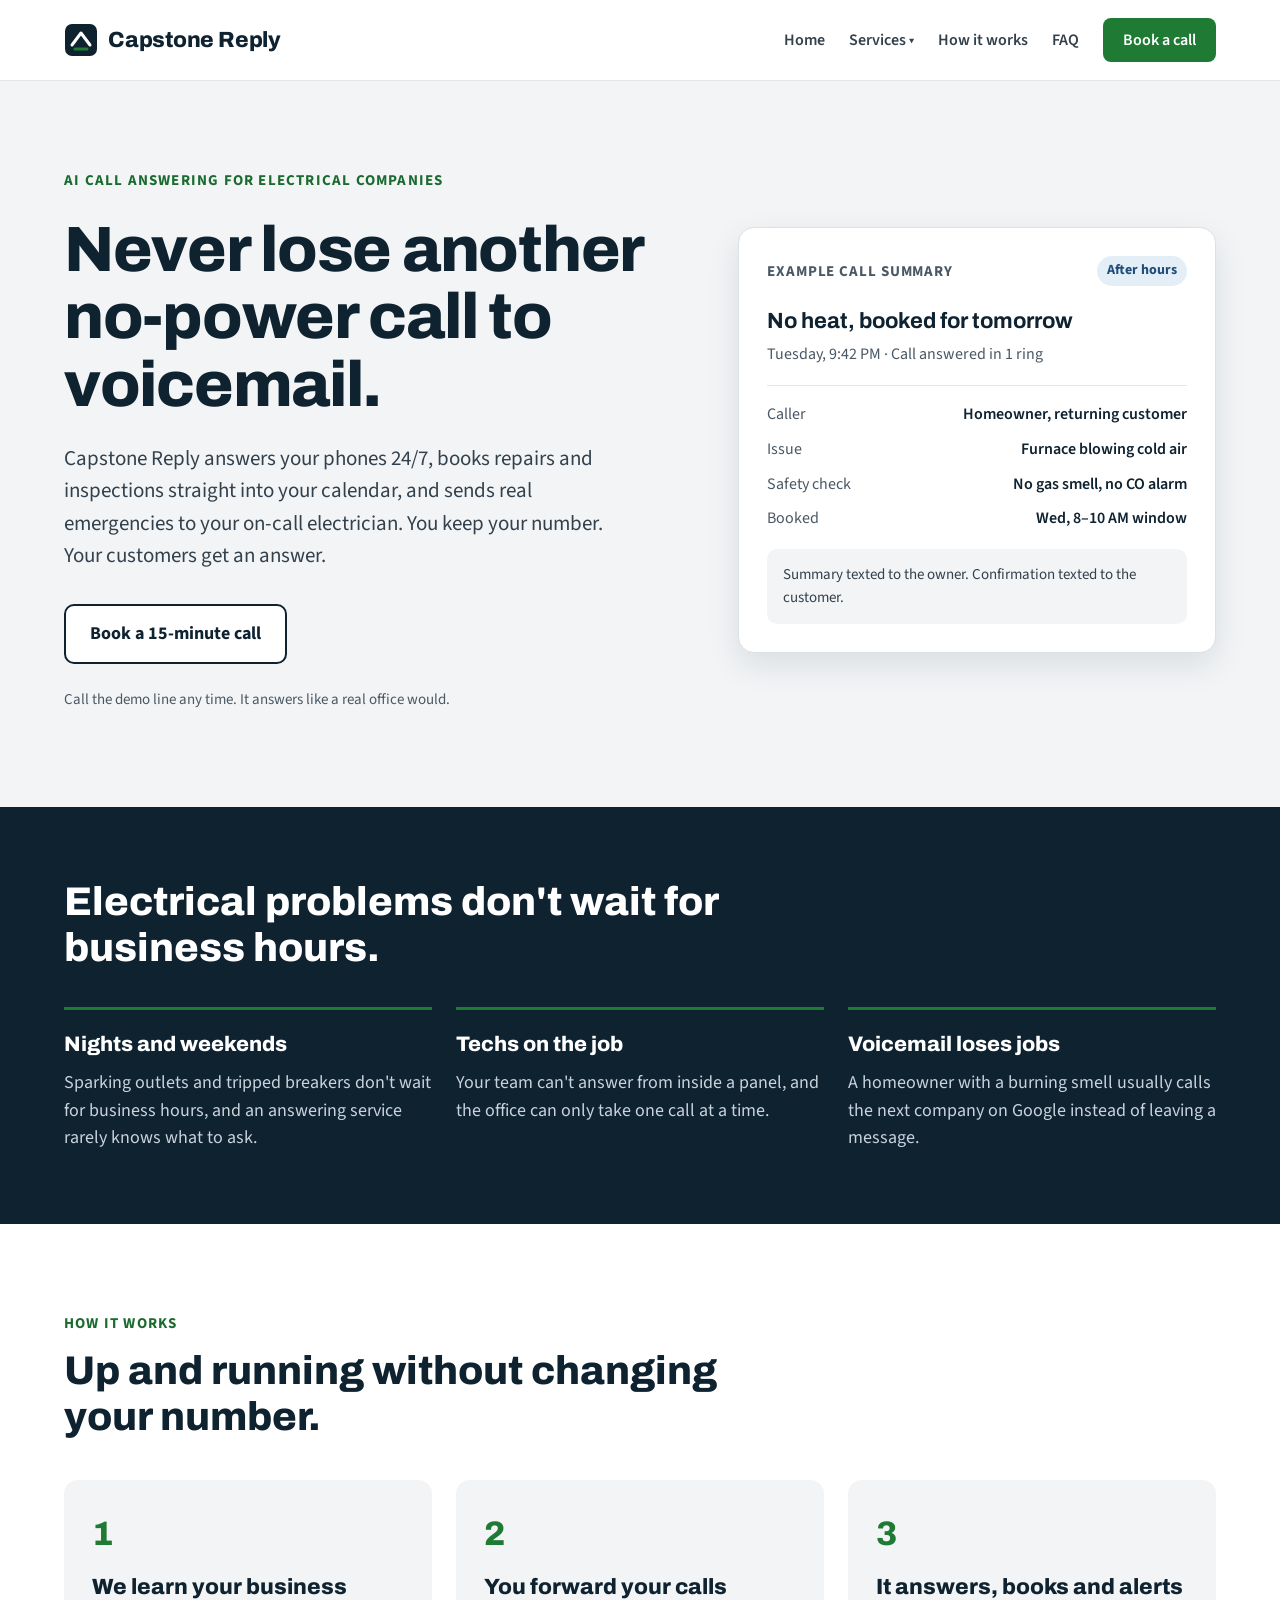
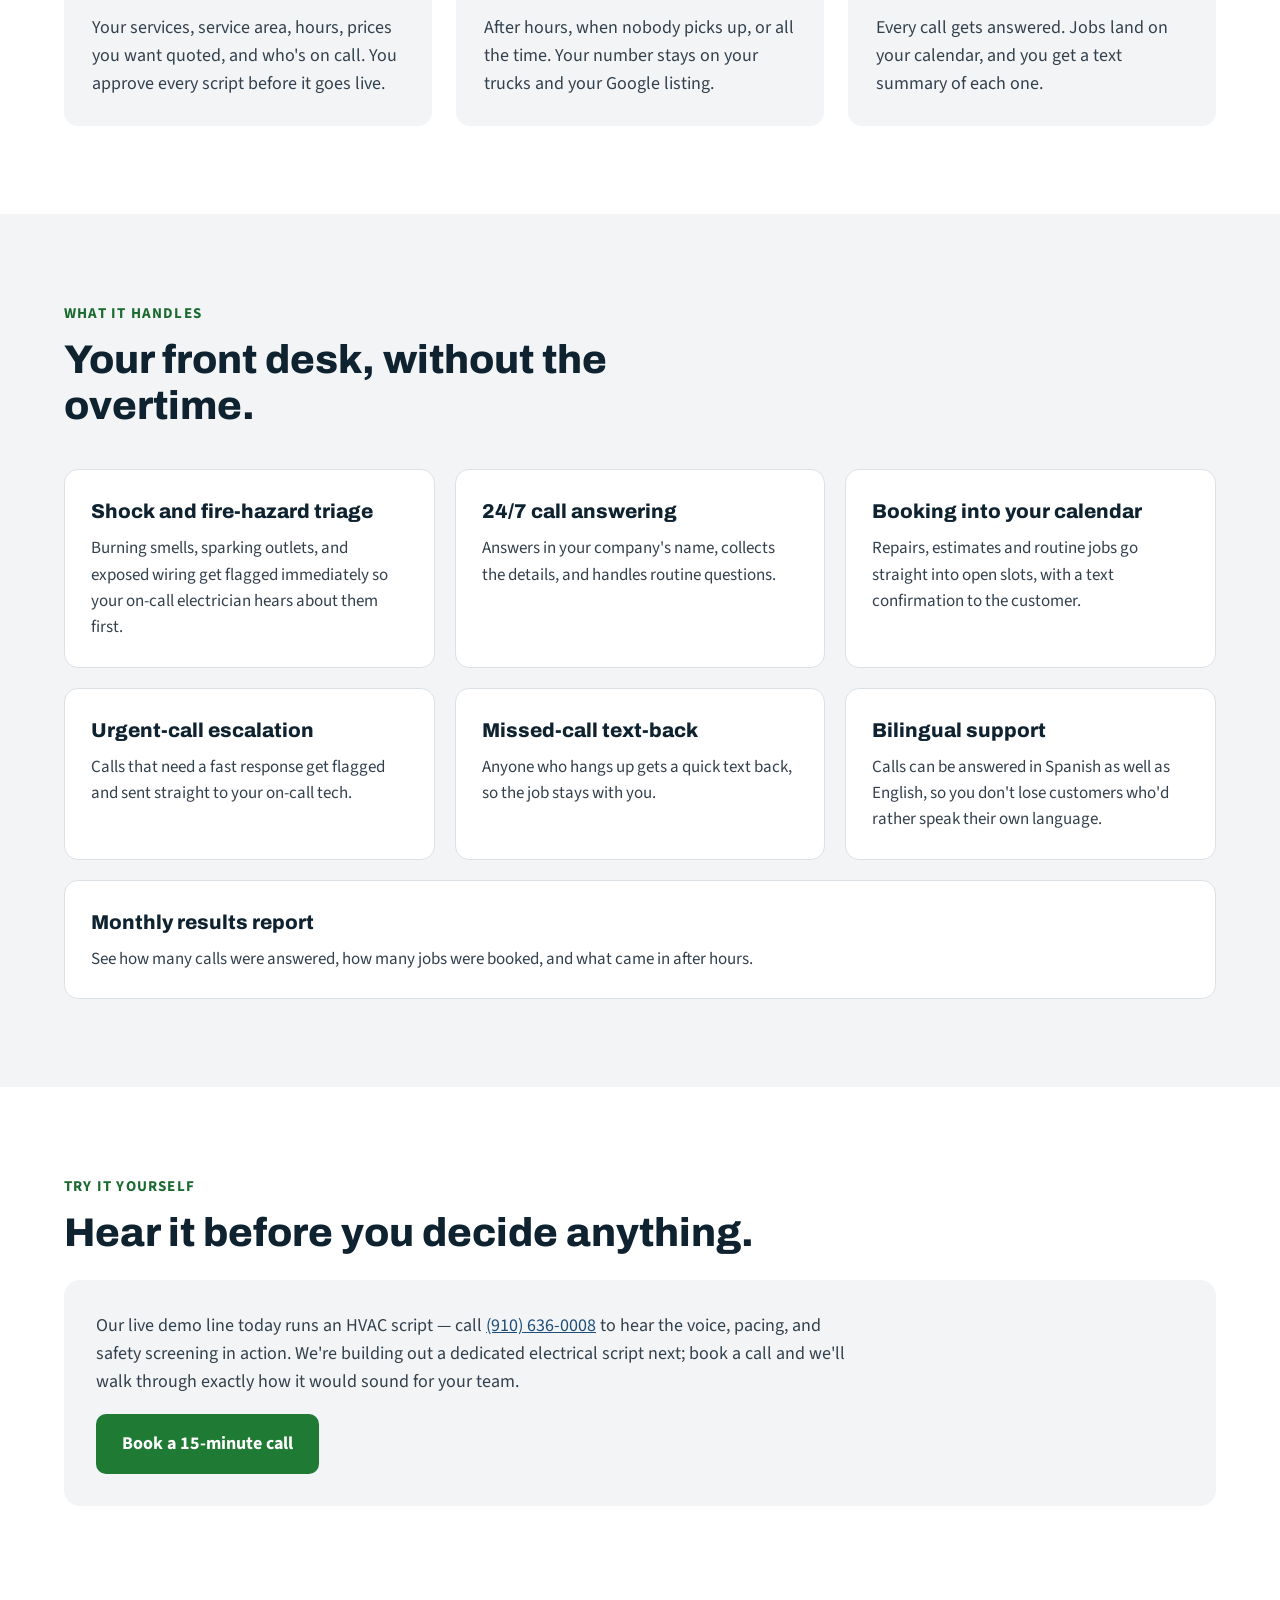
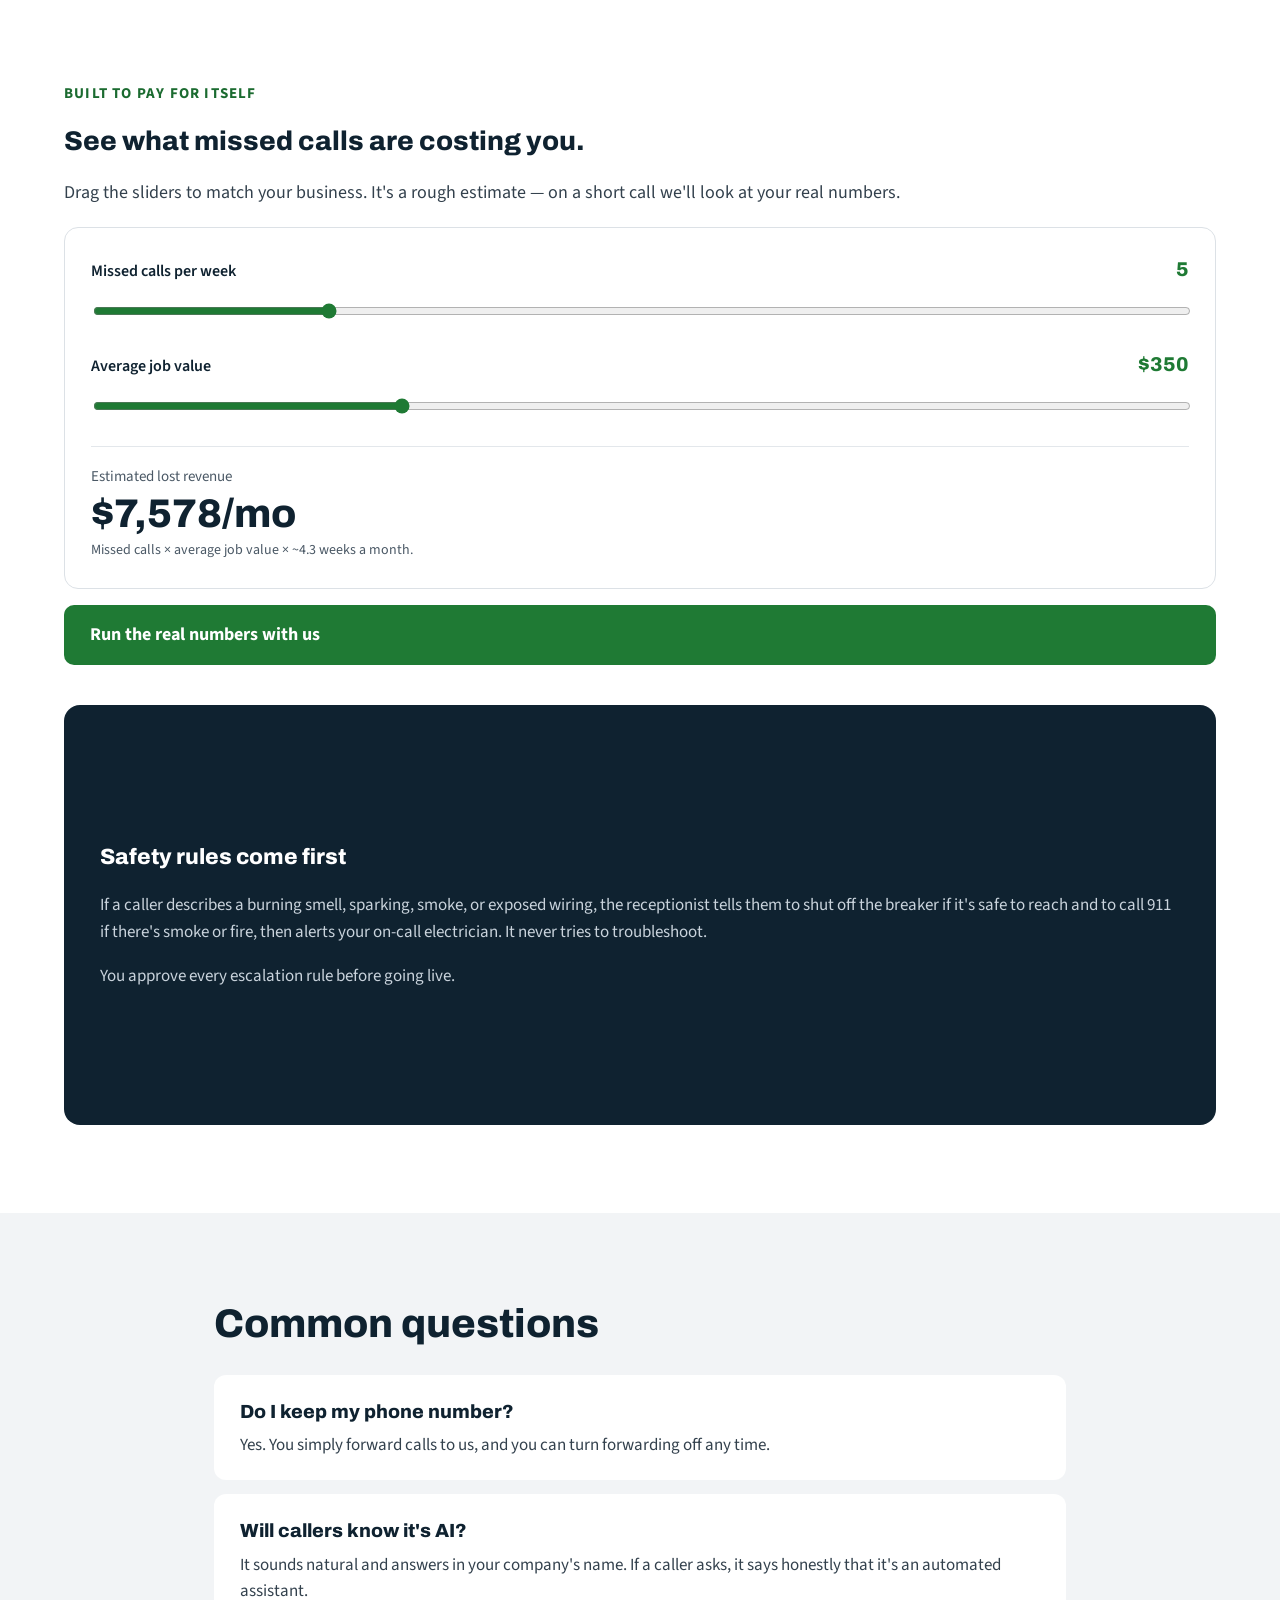
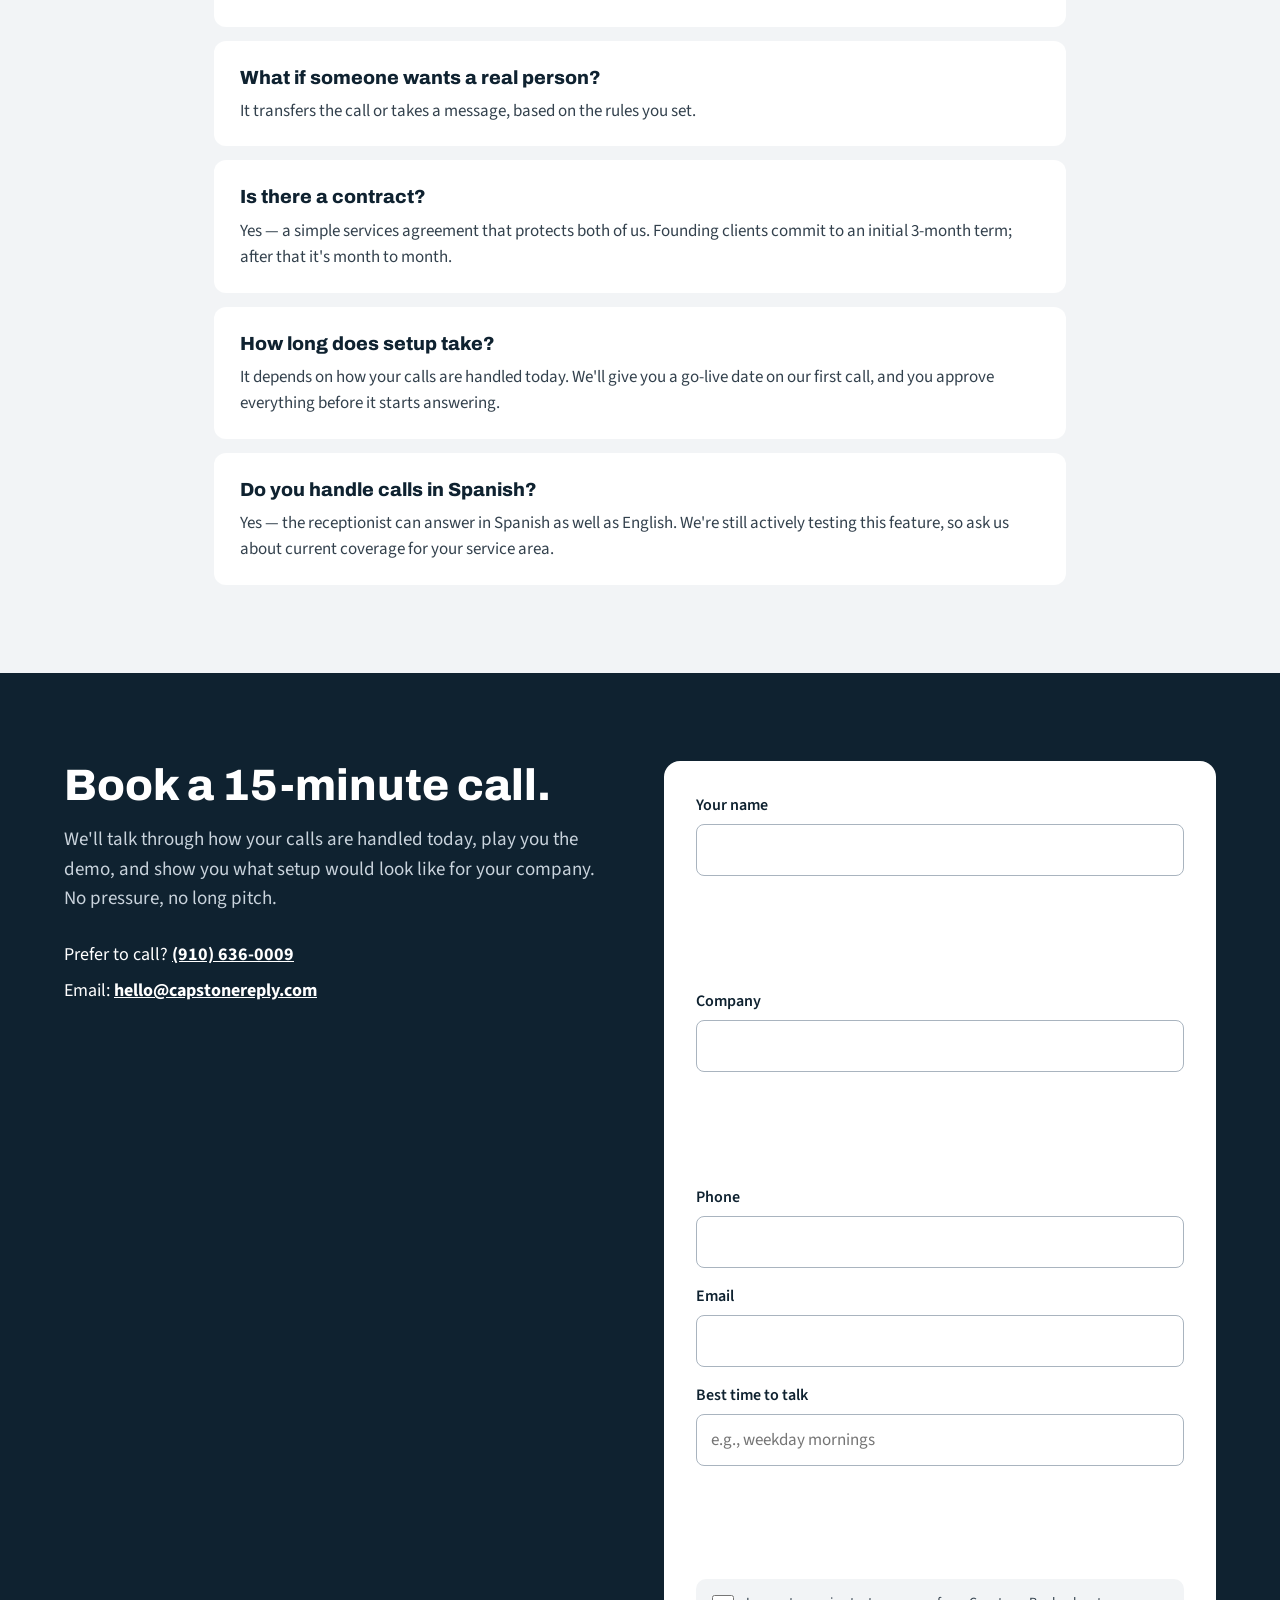
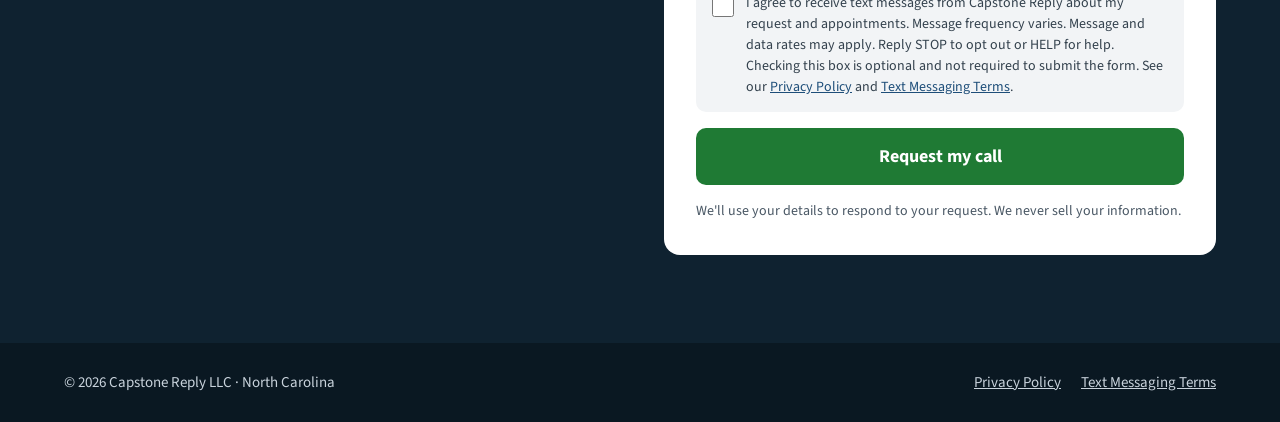
==== electrical.html @ 544adb53 "Add 2.0 site: home, HVAC, plumbing, electrical, roofing, services hub Multi-page structure inspired " ====
<!doctype html>
<html lang="en">
<head>
<meta charset="utf-8">
<meta name="viewport" content="width=device-width, initial-scale=1">
<title>AI Call Answering for Electrical Companies | Capstone Reply</title>
<meta name="description" content="24/7 AI call answering for electrical companies: safety screening for sparking, burning smells, and breaker issues, plus live booking.">
<link rel="preconnect" href="https://fonts.googleapis.com">
<link rel="stylesheet" href="https://fonts.googleapis.com/css2?family=Archivo:wght@600;700;800&family=Source+Sans+3:wght@400;600;700&display=swap">
<link rel="stylesheet" href="/css/style.css">
</head>
<body>

<header class="site-header">
<div class="wrap header-row">
<a href="/" class="brand">
<svg width="34" height="34" viewBox="0 0 34 34" aria-hidden="true"><rect x="1" y="1" width="32" height="32" rx="7" fill="#0F2230"></rect><path d="M8 22 L17 10 L26 22" fill="none" stroke="#FFFFFF" stroke-width="3" stroke-linecap="round" stroke-linejoin="round"></path><path d="M11 26 H23" stroke="#1F7A34" stroke-width="3" stroke-linecap="round"></path></svg>
<span class="brand-name">Capstone Reply</span>
</a>
<nav aria-label="Main" class="main-nav">
<a href="/" class="navlink">Home</a>
<div class="nav-dropdown">
<a href="/services.html" class="navlink">Services &#9662;</a>
<div class="nav-dropdown-panel">
<a href="/hvac.html" class="navlink">HVAC</a>
<a href="/plumbing.html" class="navlink">Plumbing</a>
<a href="/electrical.html" class="navlink navlink-active">Electrical</a>
<a href="/roofing.html" class="navlink">Roofing</a>
<a href="/services.html" class="nav-dropdown-all">All services</a>
</div>
</div>
<a href="/#how" class="navlink">How it works</a>
<a href="/#faq" class="navlink">FAQ</a>
<a href="/#book" class="navlink navlink-cta">Book a call</a>
</nav>
</div>
</header>

<section id="top" class="hero">
<div class="wrap hero-row">
<div class="hero-copy">
<p class="eyebrow">AI call answering for electrical companies</p>
<h1>Never lose another no-power call to voicemail.</h1>
<p class="hero-sub">Capstone Reply answers your phones 24/7, books repairs and inspections straight into your calendar, and sends real emergencies to your on-call electrician. You keep your number. Your customers get an answer.</p>
<div class="hero-ctas">

<a href="#book" class="btn btn-secondary">Book a 15-minute call</a>
</div>
<p class="hero-note">Call the demo line any time. It answers like a real office would.</p>
</div>
<div class="hero-card">
<div class="call-card">
<div class="call-card-top">
<span class="call-card-label">Example call summary</span>
<span class="call-card-badge">After hours</span>
</div>
<div class="call-card-title">
<span class="call-card-title-main">No heat, booked for tomorrow</span>
<span class="call-card-title-sub">Tuesday, 9:42 PM &middot; Call answered in 1 ring</span>
</div>
<div class="call-card-rows">
<div class="call-card-row"><span>Caller</span><span>Homeowner, returning customer</span></div>
<div class="call-card-row"><span>Issue</span><span>Furnace blowing cold air</span></div>
<div class="call-card-row"><span>Safety check</span><span>No gas smell, no CO alarm</span></div>
<div class="call-card-row"><span>Booked</span><span>Wed, 8&ndash;10 AM window</span></div>
</div>
<div class="call-card-foot">Summary texted to the owner. Confirmation texted to the customer.</div>
</div>
</div>
</div>
</section>

<section class="problem-section">
<div class="wrap">
<h2 class="problem-title">Electrical problems don't wait for business hours.</h2>
<div class="problem-grid">
<div class="problem-card"><h3>Nights and weekends</h3><p>Sparking outlets and tripped breakers don't wait for business hours, and an answering service rarely knows what to ask.</p></div>
<div class="problem-card"><h3>Techs on the job</h3><p>Your team can't answer from inside a panel, and the office can only take one call at a time.</p></div>
<div class="problem-card"><h3>Voicemail loses jobs</h3><p>A homeowner with a burning smell usually calls the next company on Google instead of leaving a message.</p></div>
</div>
</div>
</section>

<section id="how" class="section">
<div class="wrap">
<div class="section-head">
<p class="eyebrow">How it works</p>
<h2>Up and running without changing your number.</h2>
</div>
<ol class="steps">
<li class="step-card"><span class="step-num">1</span><h3>We learn your business</h3><p>Your services, service area, hours, prices you want quoted, and who's on call. You approve every script before it goes live.</p></li>
<li class="step-card"><span class="step-num">2</span><h3>You forward your calls</h3><p>After hours, when nobody picks up, or all the time. Your number stays on your trucks and your Google listing.</p></li>
<li class="step-card"><span class="step-num">3</span><h3>It answers, books and alerts</h3><p>Every call gets answered. Jobs land on your calendar, and you get a text summary of each one.</p></li>
</ol>
</div>
</section>

<section id="features" class="section section-light">
<div class="wrap">
<div class="section-head">
<p class="eyebrow">What it handles</p>
<h2>Your front desk, without the overtime.</h2>
</div>
<div class="feature-grid">
<div class="feature-card"><h3>Shock and fire-hazard triage</h3><p>Burning smells, sparking outlets, and exposed wiring get flagged immediately so your on-call electrician hears about them first.</p></div>
<div class="feature-card"><h3>24/7 call answering</h3><p>Answers in your company's name, collects the details, and handles routine questions.</p></div>
<div class="feature-card"><h3>Booking into your calendar</h3><p>Repairs, estimates and routine jobs go straight into open slots, with a text confirmation to the customer.</p></div>
<div class="feature-card"><h3>Urgent-call escalation</h3><p>Calls that need a fast response get flagged and sent straight to your on-call tech.</p></div>
<div class="feature-card"><h3>Missed-call text-back</h3><p>Anyone who hangs up gets a quick text back, so the job stays with you.</p></div>
<div class="feature-card"><h3>Bilingual support</h3><p>Calls can be answered in Spanish as well as English, so you don't lose customers who'd rather speak their own language.</p></div>
<div class="feature-card"><h3>Monthly results report</h3><p>See how many calls were answered, how many jobs were booked, and what came in after hours.</p></div>
</div>
</div>
</section>

<section class="section try-it-section">
<div class="wrap">
<div class="section-head">
<p class="eyebrow">Try it yourself</p>
<h2>Hear it before you decide anything.</h2>
</div>
<div class="try-it-card">
<p>Our live demo line today runs an HVAC script &mdash; call <a href="tel:+19106360008">(910) 636-0008</a> to hear the voice, pacing, and safety screening in action. We're building out a dedicated electrical script next; book a call and we'll walk through exactly how it would sound for your team.</p>
<a href="#book" class="btn btn-primary">Book a 15-minute call</a>
</div>
</div>
</section>

<section class="section">
<div class="wrap calc-row">
<div class="calc-col">
<p class="eyebrow">Built to pay for itself</p>
<h2>See what missed calls are costing you.</h2>
<p class="calc-intro">Drag the sliders to match your business. It's a rough estimate &mdash; on a short call we'll look at your real numbers.</p>
<div class="calc-card">
<div class="calc-field">
<div class="calc-field-row"><label for="calc-calls">Missed calls per week</label><span id="calc-calls-val" class="calc-val">5</span></div>
<input id="calc-calls" type="range" min="1" max="20" value="5" step="1" aria-label="Missed calls per week">
</div>
<div class="calc-field">
<div class="calc-field-row"><label for="calc-value">Average job value</label><span id="calc-value-val" class="calc-val">$350</span></div>
<input id="calc-value" type="range" min="100" max="1000" value="350" step="25" aria-label="Average job value">
</div>
<div class="calc-result-box">
<span class="calc-result-label">Estimated lost revenue</span>
<span id="calc-result" class="calc-result-value">$7,578/mo</span>
<span class="calc-result-sub">Missed calls &times; average job value &times; ~4.3 weeks a month.</span>
</div>
</div>
<a href="#book" class="btn btn-primary">Run the real numbers with us</a>
</div>
<div class="safety-col">
<h3>Safety rules come first</h3>
<p>If a caller describes a burning smell, sparking, smoke, or exposed wiring, the receptionist tells them to shut off the breaker if it's safe to reach and to call 911 if there's smoke or fire, then alerts your on-call electrician. It never tries to troubleshoot.</p>
<p>You approve every escalation rule before going live.</p>
</div>
</div>
</section>

<section id="faq" class="section section-light">
<div class="wrap-narrow">
<h2>Common questions</h2>
<div class="faq-list">
<div class="faq-card"><h3>Do I keep my phone number?</h3><p>Yes. You simply forward calls to us, and you can turn forwarding off any time.</p></div>
<div class="faq-card"><h3>Will callers know it's AI?</h3><p>It sounds natural and answers in your company's name. If a caller asks, it says honestly that it's an automated assistant.</p></div>
<div class="faq-card"><h3>What if someone wants a real person?</h3><p>It transfers the call or takes a message, based on the rules you set.</p></div>
<div class="faq-card"><h3>Is there a contract?</h3><p>Yes &mdash; a simple services agreement that protects both of us. Founding clients commit to an initial 3-month term; after that it's month to month.</p></div>
<div class="faq-card"><h3>How long does setup take?</h3><p>It depends on how your calls are handled today. We'll give you a go-live date on our first call, and you approve everything before it starts answering.</p></div>
<div class="faq-card"><h3>Do you handle calls in Spanish?</h3><p>Yes &mdash; the receptionist can answer in Spanish as well as English. We're still actively testing this feature, so ask us about current coverage for your service area.</p></div>
</div>
</div>
</section>

<section id="book" class="book-section">
<div class="wrap book-row">
<div class="book-copy">
<h2>Book a 15-minute call.</h2>
<p>We'll talk through how your calls are handled today, play you the demo, and show you what setup would look like for your company. No pressure, no long pitch.</p>
<div class="book-contacts">
<span>Prefer to call? <a href="tel:+19106360009">(910) 636-0009</a></span>
<span>Email: <a href="mailto:hello@capstonereply.com">hello@capstonereply.com</a></span>
</div>
</div>
<form name="book-a-call" method="POST" data-netlify="true" netlify-honeypot="bot-field" class="book-form" aria-label="Book a call">
<input type="hidden" name="form-name" value="book-a-call">
<p class="hidden-field"><label>Don't fill this out if you're human: <input name="bot-field"></label></p>
<div class="form-field">
<label for="f-name">Your name</label>
<input id="f-name" name="name" type="text" autocomplete="name" required>
</div>
<div class="form-field">
<label for="f-company">Company</label>
<input id="f-company" name="company" type="text" autocomplete="organization">
</div>
<div class="form-row">
<div class="form-field">
<label for="f-phone">Phone</label>
<input id="f-phone" name="phone" type="tel" autocomplete="tel" required>
</div>
<div class="form-field">
<label for="f-email">Email</label>
<input id="f-email" name="email" type="email" autocomplete="email" required>
</div>
</div>
<div class="form-field">
<label for="f-time">Best time to talk</label>
<input id="f-time" name="best_time" type="text" placeholder="e.g., weekday mornings">
</div>
<div class="sms-consent">
<input id="f-sms" name="sms_consent" type="checkbox">
<label for="f-sms">I agree to receive text messages from Capstone Reply about my request and appointments. Message frequency varies. Message and data rates may apply. Reply STOP to opt out or HELP for help. Checking this box is optional and not required to submit the form. See our <a href="https://capstonereply.com/privacy">Privacy Policy</a> and <a href="https://capstonereply.com/sms-terms">Text Messaging Terms</a>.</label>
</div>
<button type="submit" class="btn btn-submit">Request my call</button>
<p class="form-fineprint">We'll use your details to respond to your request. We never sell your information.</p>
</form>
</div>
</section>

<footer class="site-footer">
<div class="wrap footer-row">
<span>&copy; 2026 Capstone Reply LLC &middot; North Carolina</span>
<nav aria-label="Legal" class="footer-legal">
<a href="https://capstonereply.com/privacy">Privacy Policy</a>
<a href="https://capstonereply.com/sms-terms">Text Messaging Terms</a>
</nav>
</div>
</footer>
</body>
</html>

<script>
(function(){
  function fmtMoney(n){ return '$' + Math.round(n).toLocaleString('en-US'); }
  function recalc(){
    var callsEl = document.getElementById('calc-calls');
    var valueEl = document.getElementById('calc-value');
    if (!callsEl || !valueEl) return;
    var calls = parseInt(callsEl.value, 10);
    var value = parseInt(valueEl.value, 10);
    document.getElementById('calc-calls-val').textContent = calls;
    document.getElementById('calc-value-val').textContent = fmtMoney(value);
    var monthly = calls * value * 4.33;
    document.getElementById('calc-result').textContent = fmtMoney(monthly) + '/mo';
  }
  var callsEl = document.getElementById('calc-calls');
  var valueEl = document.getElementById('calc-value');
  if (callsEl && valueEl) {
    callsEl.addEventListener('input', recalc);
    valueEl.addEventListener('input', recalc);
    recalc();
  }
})();
</script>
---- css/style.css ----
:root { --accent: #1F7A34; --dark: #0F2230; --dark2: #0A1822; --body: #33414D; --muted: #4A5865; --light: #F2F4F6; --border: #DCE1E6; --border2: #E3E7EB; --eyebrow: #1B6B30; --muted-light: #C9D3DC; }
* { box-sizing: border-box; }
body { margin: 0; background: #FFFFFF; color: var(--dark); font-family: 'Source Sans 3', system-ui, sans-serif; font-size: 18px; line-height: 1.55; }
a { color: #1E4E79; }
a:hover { color: var(--dark); }
h1, h2, h3 { font-family: 'Archivo', sans-serif; font-weight: 800; margin: 0; }
.wrap { max-width: 1200px; margin: 0 auto; padding: 0 24px; }
.wrap-narrow { max-width: 900px; margin: 0 auto; padding: 88px 24px; }
.eyebrow { margin: 0; font-weight: 700; font-size: 15px; letter-spacing: 0.08em; text-transform: uppercase; color: var(--eyebrow); }

.site-header { border-bottom: 1px solid var(--border2); background: #FFFFFF; position: sticky; top: 0; z-index: 20; }
.header-row { padding: 18px 24px; display: flex; flex-wrap: wrap; align-items: center; justify-content: space-between; gap: 16px; }
.brand { display: flex; align-items: center; gap: 10px; text-decoration: none; color: var(--dark); }
.brand-name { font-family: 'Archivo', sans-serif; font-weight: 800; font-size: 22px; letter-spacing: -0.01em; }
.main-nav { display: flex; flex-wrap: wrap; align-items: center; gap: 24px; font-weight: 600; font-size: 16px; }
.navlink { text-decoration: none; color: #33414D; min-height: 44px; display: inline-flex; align-items: center; }
.navlink-active { color: var(--accent); }
.navlink-cta { color: #FFFFFF; background: var(--accent); padding: 0 20px; border-radius: 8px; }
.nav-dropdown { position: relative; }
.nav-dropdown-panel { display: none; position: absolute; top: 100%; left: 0; background: #FFFFFF; border: 1px solid var(--border); border-radius: 10px; box-shadow: 0 12px 24px rgba(15,34,48,0.12); padding: 10px; min-width: 180px; flex-direction: column; gap: 2px; }
.nav-dropdown:hover .nav-dropdown-panel, .nav-dropdown:focus-within .nav-dropdown-panel { display: flex; }
.nav-dropdown-panel a { padding: 10px 12px; border-radius: 6px; text-decoration: none; color: #33414D; font-weight: 600; }
.nav-dropdown-panel a:hover { background: var(--light); }
.nav-dropdown-all { border-top: 1px solid var(--border2); margin-top: 4px; padding-top: 10px !important; color: var(--accent) !important; }

.hero { background: var(--light); }
.hero-row { padding: 88px 24px 96px; display: flex; flex-wrap: wrap; align-items: center; gap: 56px; }
.hero-copy { flex: 1 1 520px; min-width: 0; display: flex; flex-direction: column; gap: 24px; }
.hero-copy h1 { font-size: clamp(40px, 5vw, 64px); line-height: 1.05; letter-spacing: -0.02em; }
.hero-sub { margin: 0; font-size: 21px; color: var(--body); max-width: 560px; }
.hero-ctas { display: flex; flex-wrap: wrap; gap: 14px; margin-top: 8px; }
.btn { text-decoration: none; border-radius: 10px; font-weight: 700; font-size: 18px; display: inline-flex; align-items: center; gap: 10px; min-height: 44px; box-sizing: border-box; padding: 16px 26px; cursor: pointer; border: none; font-family: inherit; }
.btn-primary { color: #FFFFFF; background: var(--accent); }
.btn-secondary { color: var(--dark); background: #FFFFFF; border: 2px solid var(--dark); padding: 14px 24px; }
.btn-submit { color: #FFFFFF; background: var(--accent); width: 100%; justify-content: center; padding: 16px; font-size: 18px; min-height: 48px; }
.hero-note { margin: 0; font-size: 15px; color: var(--muted); }
.hero-card { flex: 1 1 380px; min-width: 0; }
.call-card { background: #FFFFFF; border: 1px solid var(--border); border-radius: 16px; box-shadow: 0 12px 32px rgba(15,34,48,0.10); padding: 28px; display: flex; flex-direction: column; gap: 18px; }
.call-card-top { display: flex; justify-content: space-between; align-items: center; gap: 12px; flex-wrap: wrap; }
.call-card-label { font-weight: 700; font-size: 15px; color: var(--muted); text-transform: uppercase; letter-spacing: 0.06em; }
.call-card-badge { font-size: 14px; font-weight: 700; color: #1E4E79; background: #E4EEF7; padding: 4px 10px; border-radius: 999px; }
.call-card-title { display: flex; flex-direction: column; gap: 4px; }
.call-card-title-main { font-family: 'Archivo', sans-serif; font-weight: 700; font-size: 22px; }
.call-card-title-sub { font-size: 16px; color: var(--muted); }
.call-card-rows { display: flex; flex-direction: column; gap: 10px; font-size: 16px; border-top: 1px solid var(--border2); padding-top: 16px; }
.call-card-row { display: flex; justify-content: space-between; gap: 12px; }
.call-card-row span:first-child { color: var(--muted); }
.call-card-row span:last-child { font-weight: 600; }
.call-card-foot { background: var(--light); border-radius: 10px; padding: 14px 16px; font-size: 15px; color: var(--body); }

.problem-section { background: var(--dark); color: #FFFFFF; }
.problem-section .wrap { padding: 72px 24px; display: flex; flex-direction: column; gap: 36px; }
.problem-title { font-size: clamp(28px, 3.2vw, 40px); line-height: 1.15; max-width: 760px; }
.problem-grid { display: flex; flex-wrap: wrap; gap: 24px; }
.problem-card { flex: 1 1 280px; display: flex; flex-direction: column; gap: 8px; border-top: 3px solid var(--accent); padding-top: 18px; }
.problem-card h3 { font-size: 21px; }
.problem-card p { margin: 0; color: var(--muted-light); }

.section { background: #FFFFFF; }
.section-light { background: var(--light); }
.section > .wrap { padding: 88px 24px; display: flex; flex-direction: column; gap: 40px; }
.section-head { display: flex; flex-direction: column; gap: 12px; max-width: 720px; }
.section-head h2 { font-size: clamp(28px, 3.2vw, 40px); line-height: 1.15; }
.section-sub { margin: 0; color: var(--body); font-size: 18px; }

.steps { margin: 0; padding: 0; list-style: none; display: flex; flex-wrap: wrap; gap: 24px; }
.step-card { flex: 1 1 300px; background: var(--light); border-radius: 14px; padding: 28px; display: flex; flex-direction: column; gap: 10px; }
.step-num { font-family: 'Archivo', sans-serif; font-weight: 800; font-size: 34px; color: var(--accent); }
.step-card h3 { font-size: 22px; }
.step-card p { margin: 0; color: var(--body); }

.feature-grid { display: flex; flex-wrap: wrap; gap: 20px; }
.feature-card { flex: 1 1 340px; background: #FFFFFF; border: 1px solid var(--border); border-radius: 14px; padding: 26px; display: flex; flex-direction: column; gap: 8px; }
.feature-card h3 { font-size: 20px; }
.feature-card p { margin: 0; color: var(--body); font-size: 17px; }

.serve-grid { display: flex; flex-wrap: wrap; gap: 20px; }
.serve-card { flex: 1 1 260px; background: #FFFFFF; border: 1px solid var(--border); border-radius: 14px; padding: 26px; display: flex; flex-direction: column; gap: 10px; text-decoration: none; color: var(--dark); position: relative; }
.serve-card:hover { border-color: var(--accent); }
.serve-card h3 { font-size: 21px; }
.serve-card p { margin: 0; color: var(--body); font-size: 16px; flex: 1; }
.serve-link { font-weight: 700; color: var(--accent); }
.serve-tag { position: absolute; top: -10px; left: 20px; background: var(--accent); color: #fff; font-size: 12px; font-weight: 700; padding: 3px 10px; border-radius: 999px; letter-spacing: 0.03em; }

.try-it-section .wrap { gap: 24px; }
.try-it-card { background: var(--light); border-radius: 16px; padding: 32px; display: flex; flex-direction: column; gap: 18px; align-items: flex-start; }
.try-it-card p { margin: 0; color: var(--body); font-size: 18px; max-width: 760px; }

.calc-row { padding: 80px 24px; display: flex; flex-wrap: wrap; gap: 40px; align-items: stretch; }
.calc-col { flex: 1 1 480px; min-width: 0; display: flex; flex-direction: column; gap: 16px; justify-content: center; }
.calc-intro { margin: 0; color: var(--body); }
.calc-card { display: flex; flex-direction: column; gap: 22px; background: #FFFFFF; border: 1px solid var(--border); border-radius: 14px; padding: 26px; margin-top: 4px; }
.calc-field { display: flex; flex-direction: column; gap: 10px; }
.calc-field-row { display: flex; justify-content: space-between; align-items: baseline; gap: 12px; }
.calc-field-row label { font-weight: 600; font-size: 16px; }
.calc-val { font-family: 'Archivo', sans-serif; font-weight: 800; font-size: 20px; color: var(--accent); }
.calc-field input[type=range] { width: 100%; accent-color: var(--accent); height: 28px; }
.calc-result-box { display: flex; flex-direction: column; gap: 4px; border-top: 1px solid var(--border2); padding-top: 18px; margin-top: 2px; }
.calc-result-label { font-size: 15px; color: var(--muted); }
.calc-result-value { font-family: 'Archivo', sans-serif; font-weight: 800; font-size: 40px; line-height: 1.1; }
.calc-result-sub { font-size: 14px; color: var(--muted); }
.safety-col { flex: 1 1 420px; min-width: 0; background: var(--dark); color: #FFFFFF; border-radius: 16px; padding: 36px; display: flex; flex-direction: column; gap: 18px; justify-content: center; }
.safety-col h3 { font-size: 22px; }
.safety-col p { margin: 0; color: var(--muted-light); font-size: 17px; }

.faq-list { display: flex; flex-direction: column; gap: 14px; margin-top: 28px; }
.wrap-narrow h2 { font-size: clamp(28px, 3.2vw, 40px); line-height: 1.15; }
.faq-card { background: #FFFFFF; border-radius: 12px; padding: 22px 26px; display: flex; flex-direction: column; gap: 6px; }
.faq-card h3 { font-size: 19px; }
.faq-card p { margin: 0; color: var(--body); font-size: 17px; }

.book-section { background: var(--dark); color: #FFFFFF; }
.book-row { padding: 88px 24px; display: flex; flex-wrap: wrap; gap: 48px; }
.book-copy { flex: 1 1 420px; min-width: 0; display: flex; flex-direction: column; gap: 16px; }
.book-copy h2 { font-size: clamp(30px, 3.6vw, 44px); line-height: 1.1; }
.book-copy p { margin: 0; color: var(--muted-light); font-size: 19px; }
.book-contacts { display: flex; flex-direction: column; gap: 8px; margin-top: 12px; font-size: 18px; }
.book-contacts a { color: #FFFFFF; font-weight: 700; }
.book-form { flex: 1 1 420px; min-width: 0; background: #FFFFFF; color: var(--dark); border-radius: 16px; padding: 32px; display: flex; flex-direction: column; gap: 16px; }
.hidden-field { display: none; }
.form-field { display: flex; flex-direction: column; gap: 6px; flex: 1 1 180px; }
.form-field label { font-weight: 600; font-size: 16px; }
.form-field input { font: inherit; font-size: 17px; padding: 12px 14px; border: 1px solid #A9B4BF; border-radius: 8px; min-height: 44px; box-sizing: border-box; }
.form-row { display: flex; flex-wrap: wrap; gap: 16px; }
.sms-consent { display: flex; align-items: flex-start; gap: 12px; background: var(--light); border-radius: 10px; padding: 14px 16px; }
.sms-consent input { width: 22px; height: 22px; margin: 2px 0 0; flex: 0 0 auto; accent-color: #1F7A34; }
.sms-consent label { font-size: 14px; line-height: 1.5; color: var(--body); }
.form-fineprint { margin: 0; font-size: 14px; color: var(--muted); }

.site-footer { background: var(--dark2); color: var(--muted-light); }
.footer-row { padding: 28px 24px; display: flex; flex-wrap: wrap; justify-content: space-between; gap: 16px; font-size: 15px; }
.footer-legal { display: flex; flex-wrap: wrap; gap: 20px; }
.footer-legal a { color: var(--muted-light); }

@media (max-width: 640px) {
  .main-nav { gap: 14px; font-size: 15px; }
}
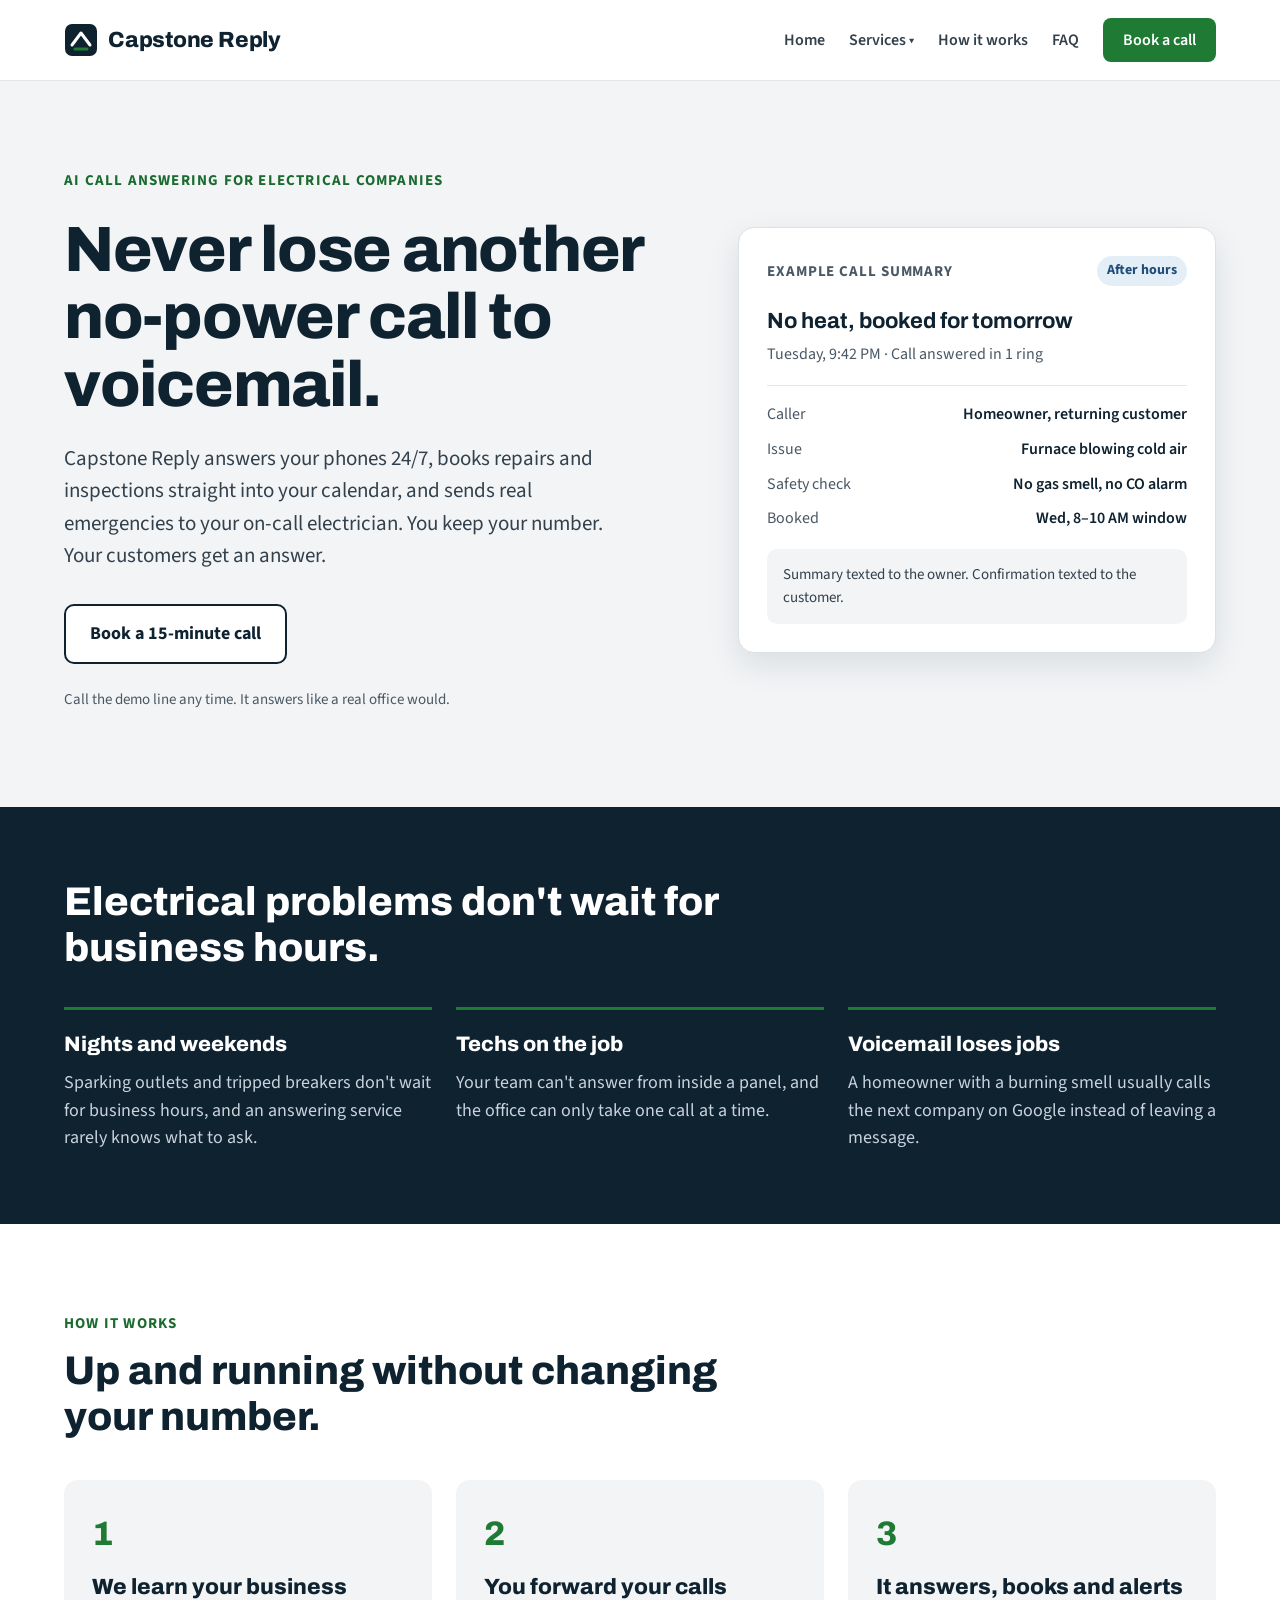
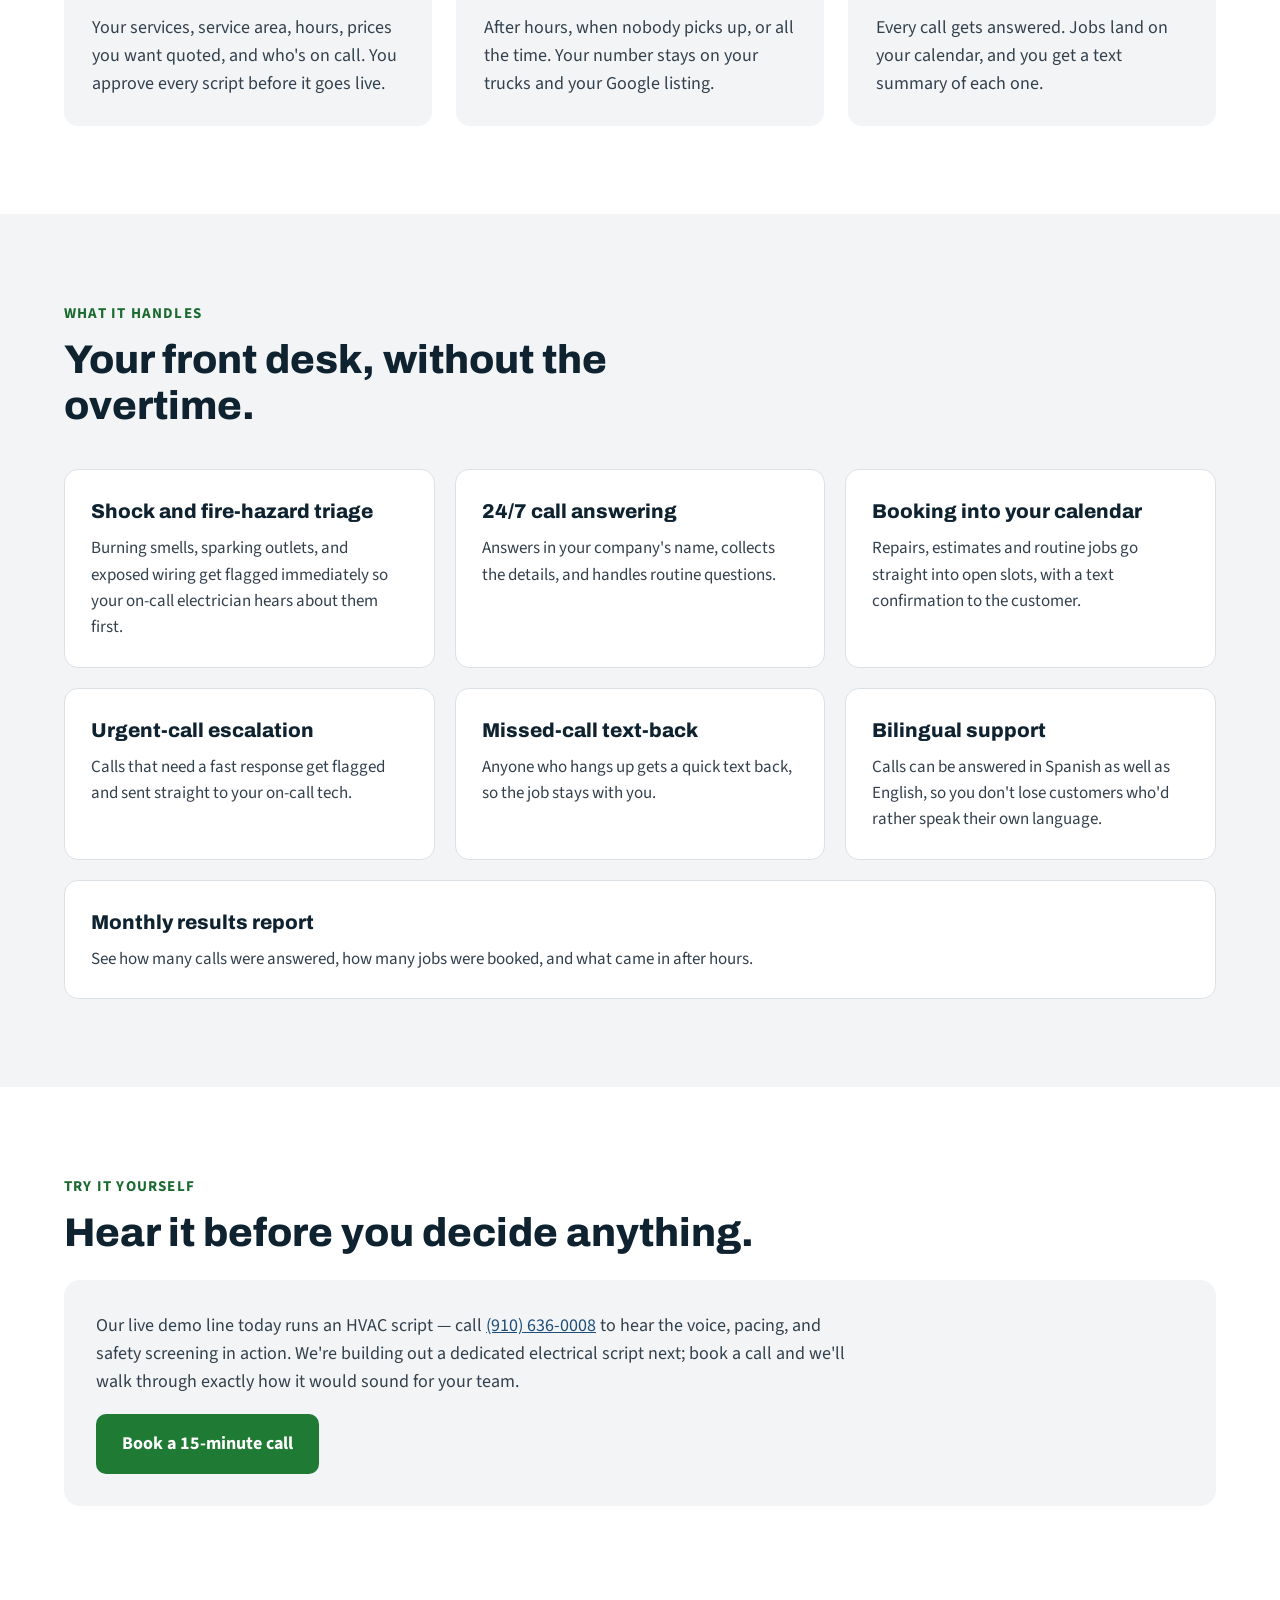
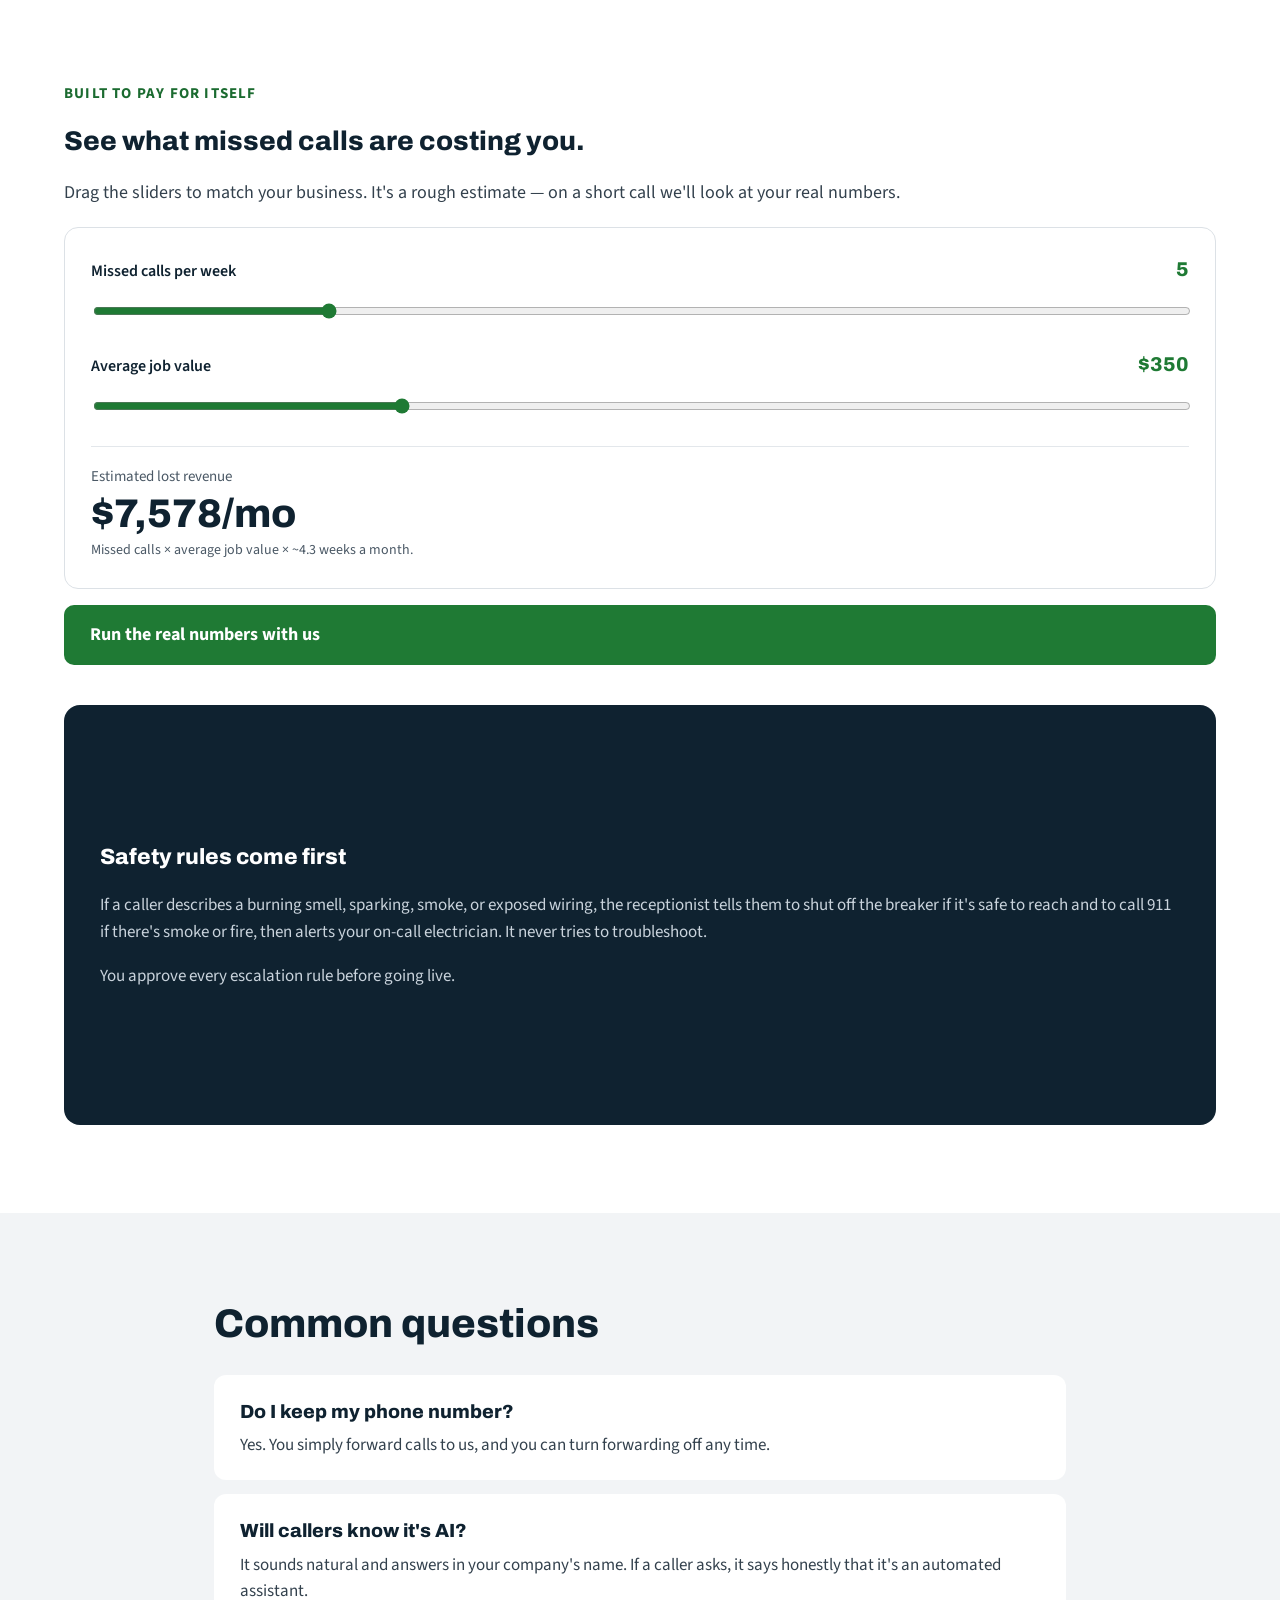
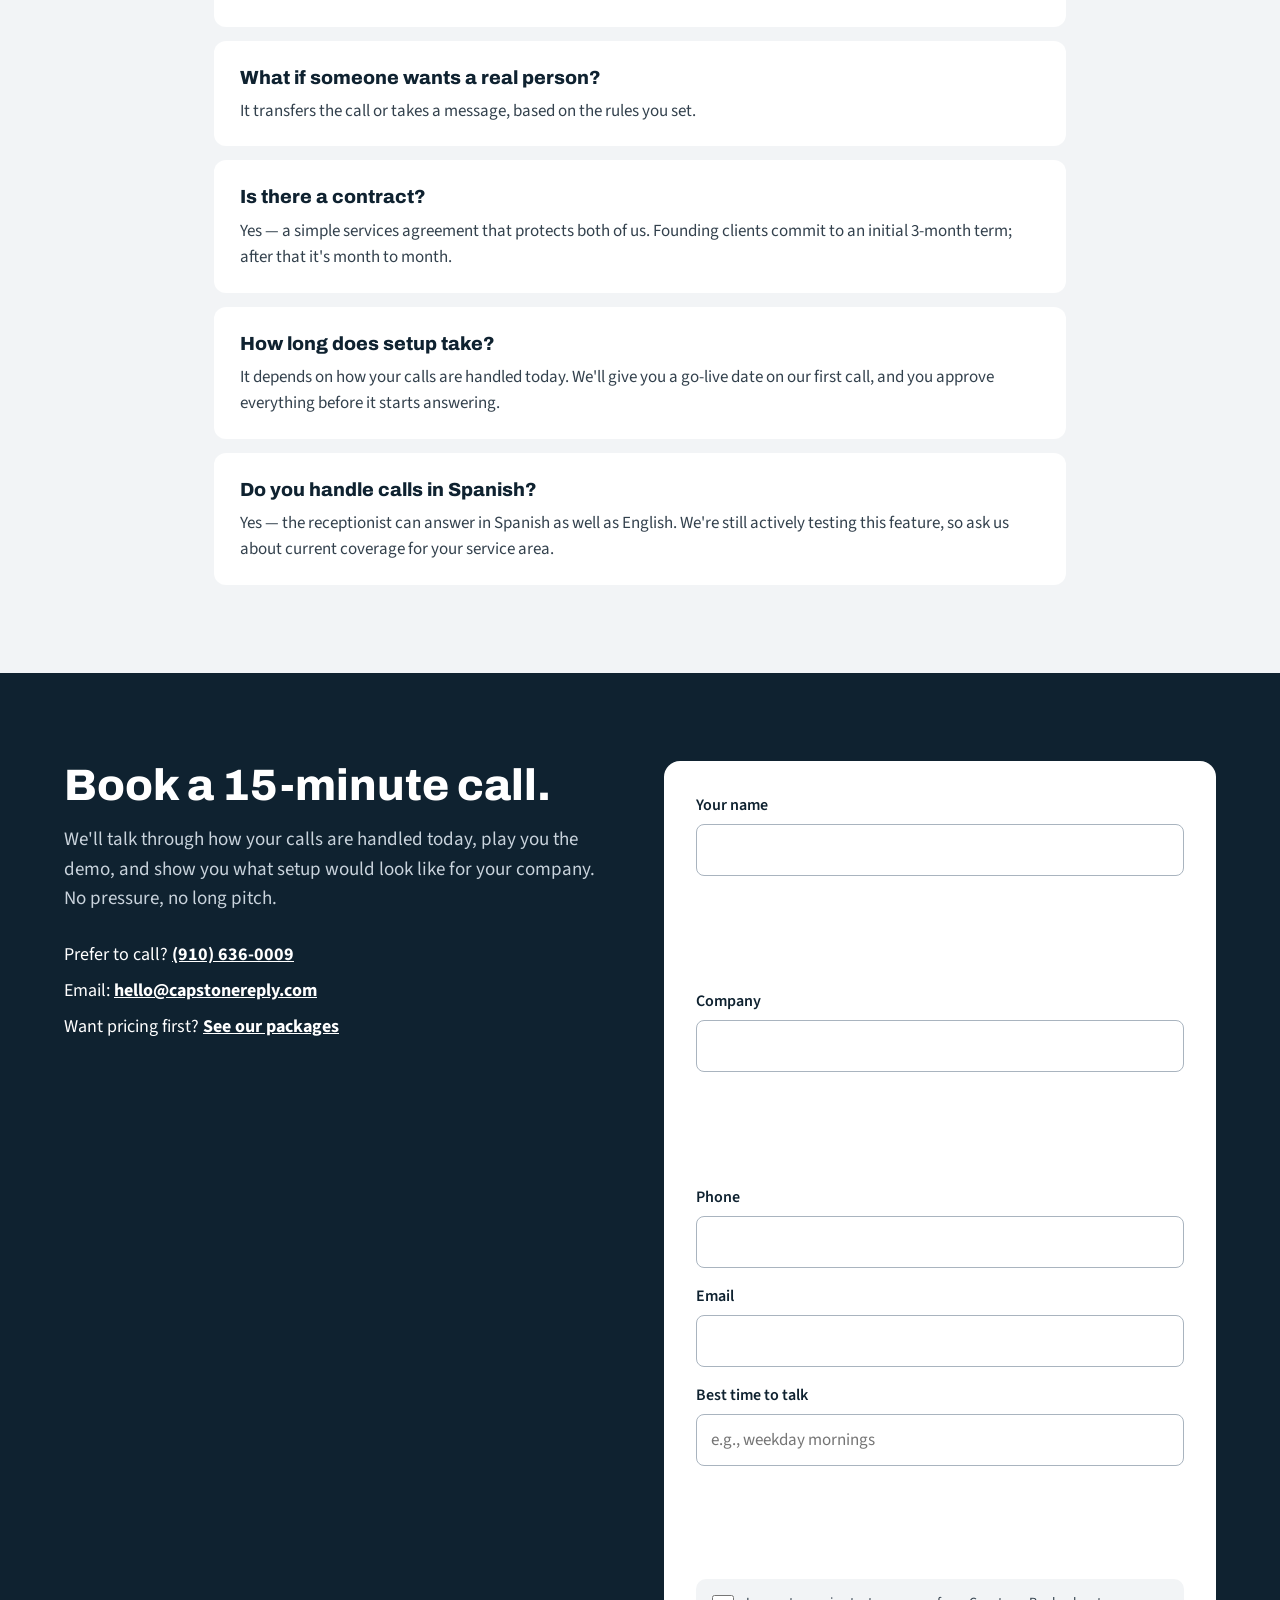
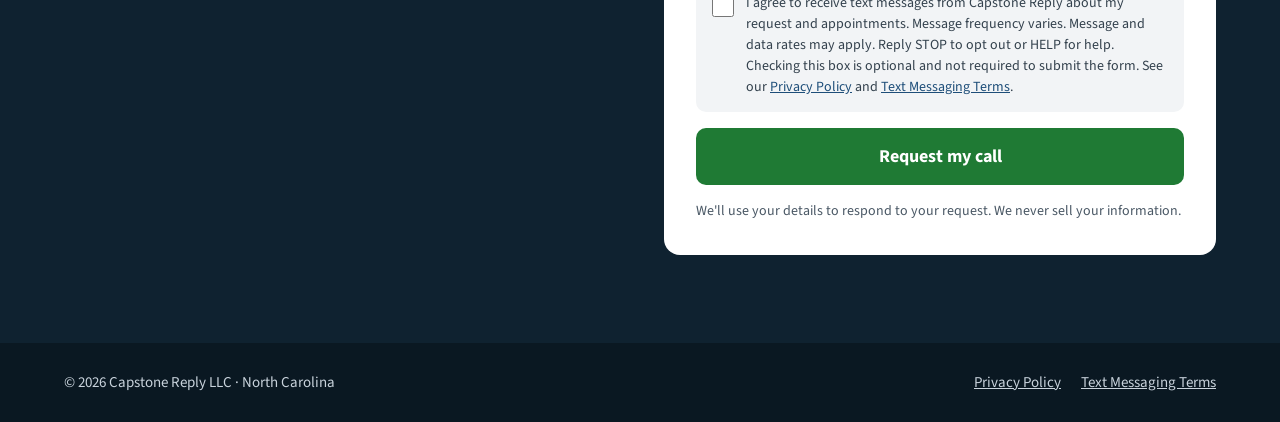
==== commit e89a6559: "Add gated pricing-request form and placeholder pricing reveal page Short form (name, company, phone," ====
--- a/electrical.html
+++ b/electrical.html
@@ -179,6 +179,7 @@
 <div class="book-contacts">
 <span>Prefer to call? <a href="tel:+19106360009">(910) 636-0009</a></span>
 <span>Email: <a href="mailto:hello@capstonereply.com">hello@capstonereply.com</a></span>
+<span>Want pricing first? <a href="/pricing.html">See our packages</a></span>
 </div>
 </div>
 <form name="book-a-call" method="POST" data-netlify="true" netlify-honeypot="bot-field" class="book-form" aria-label="Book a call">
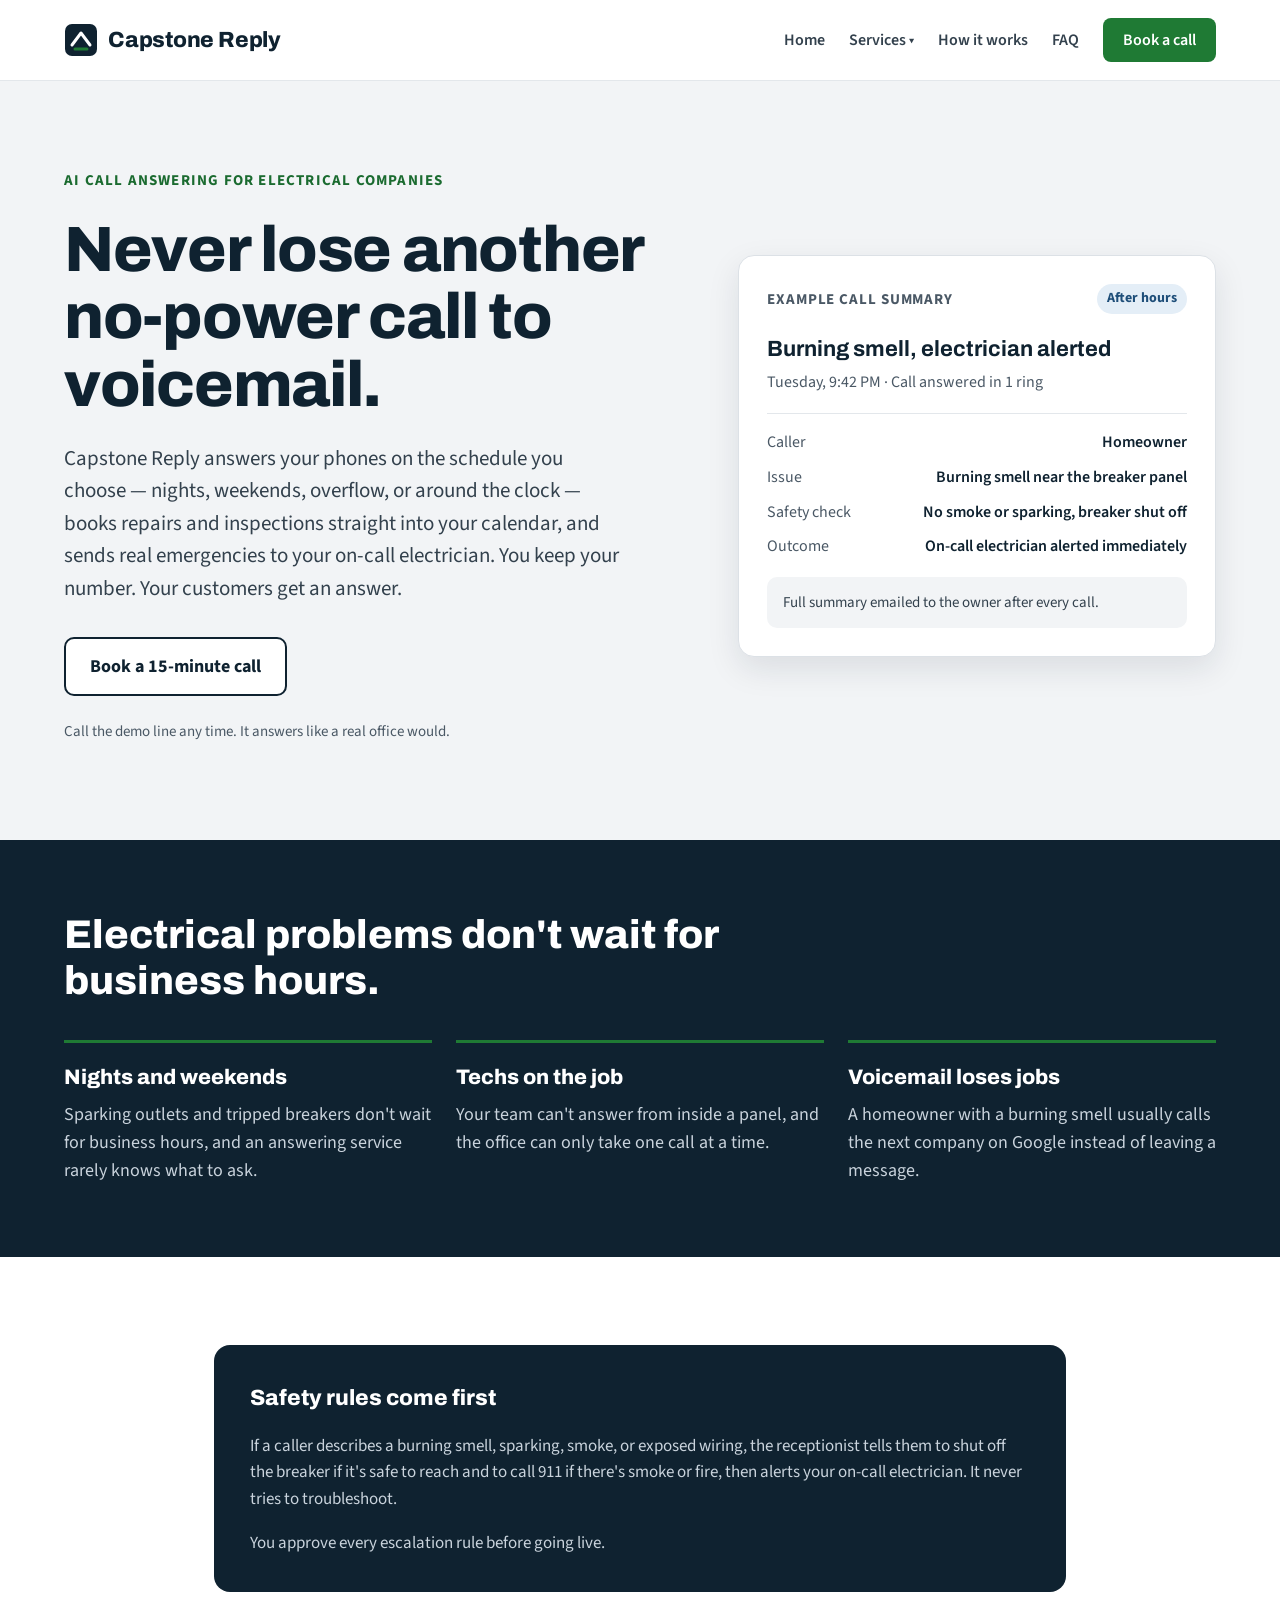
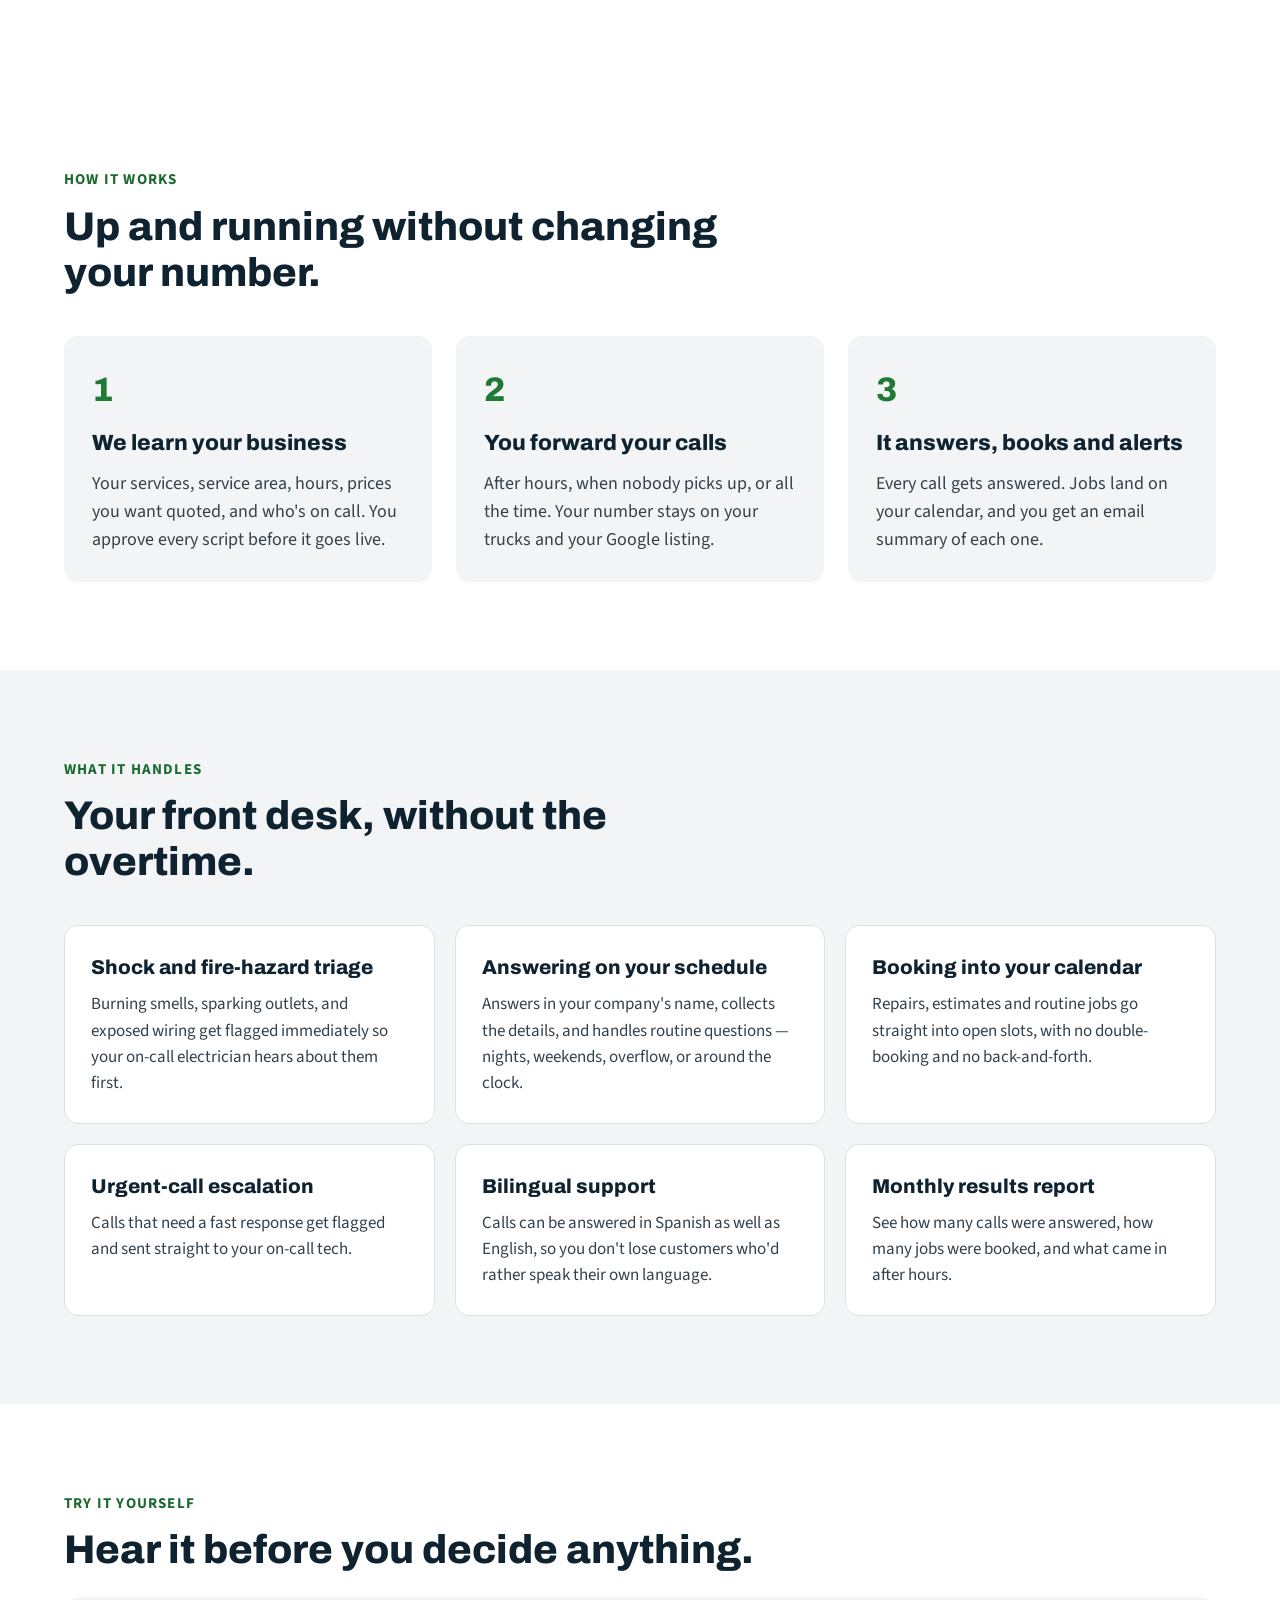
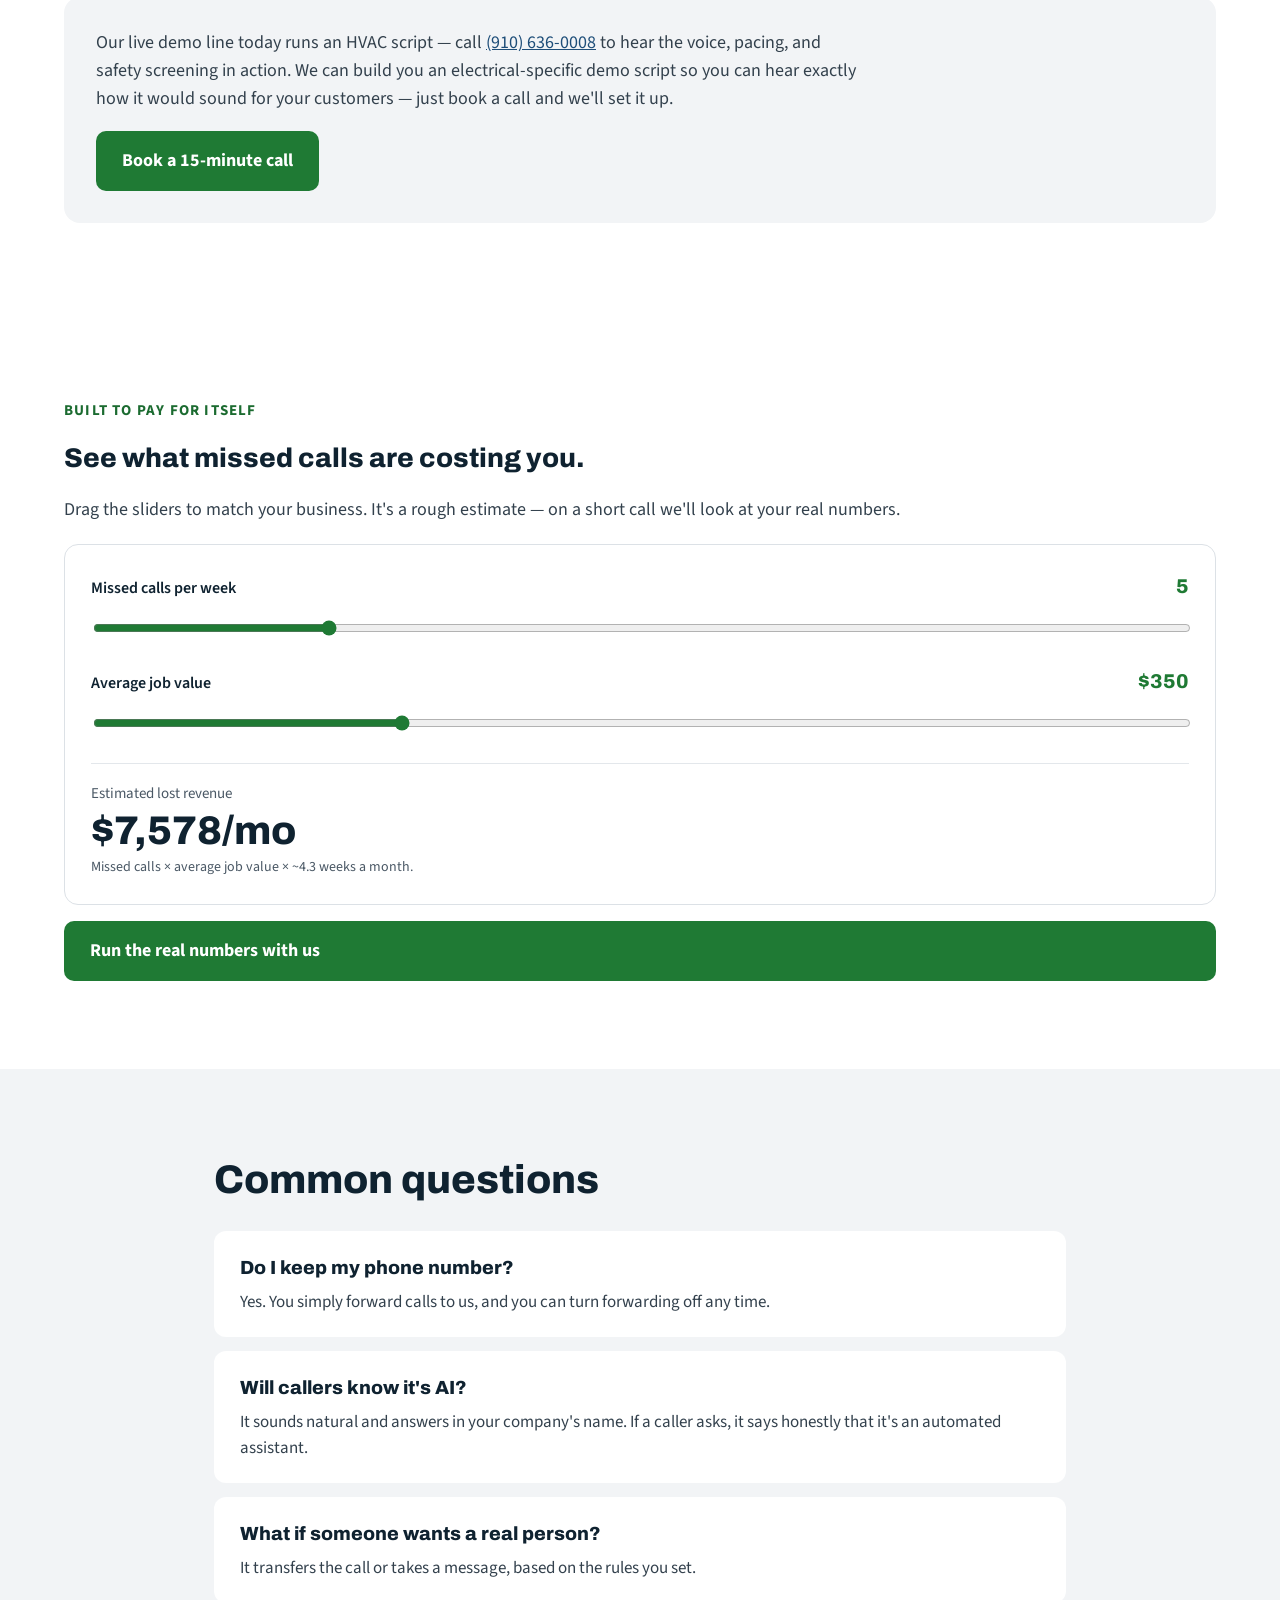
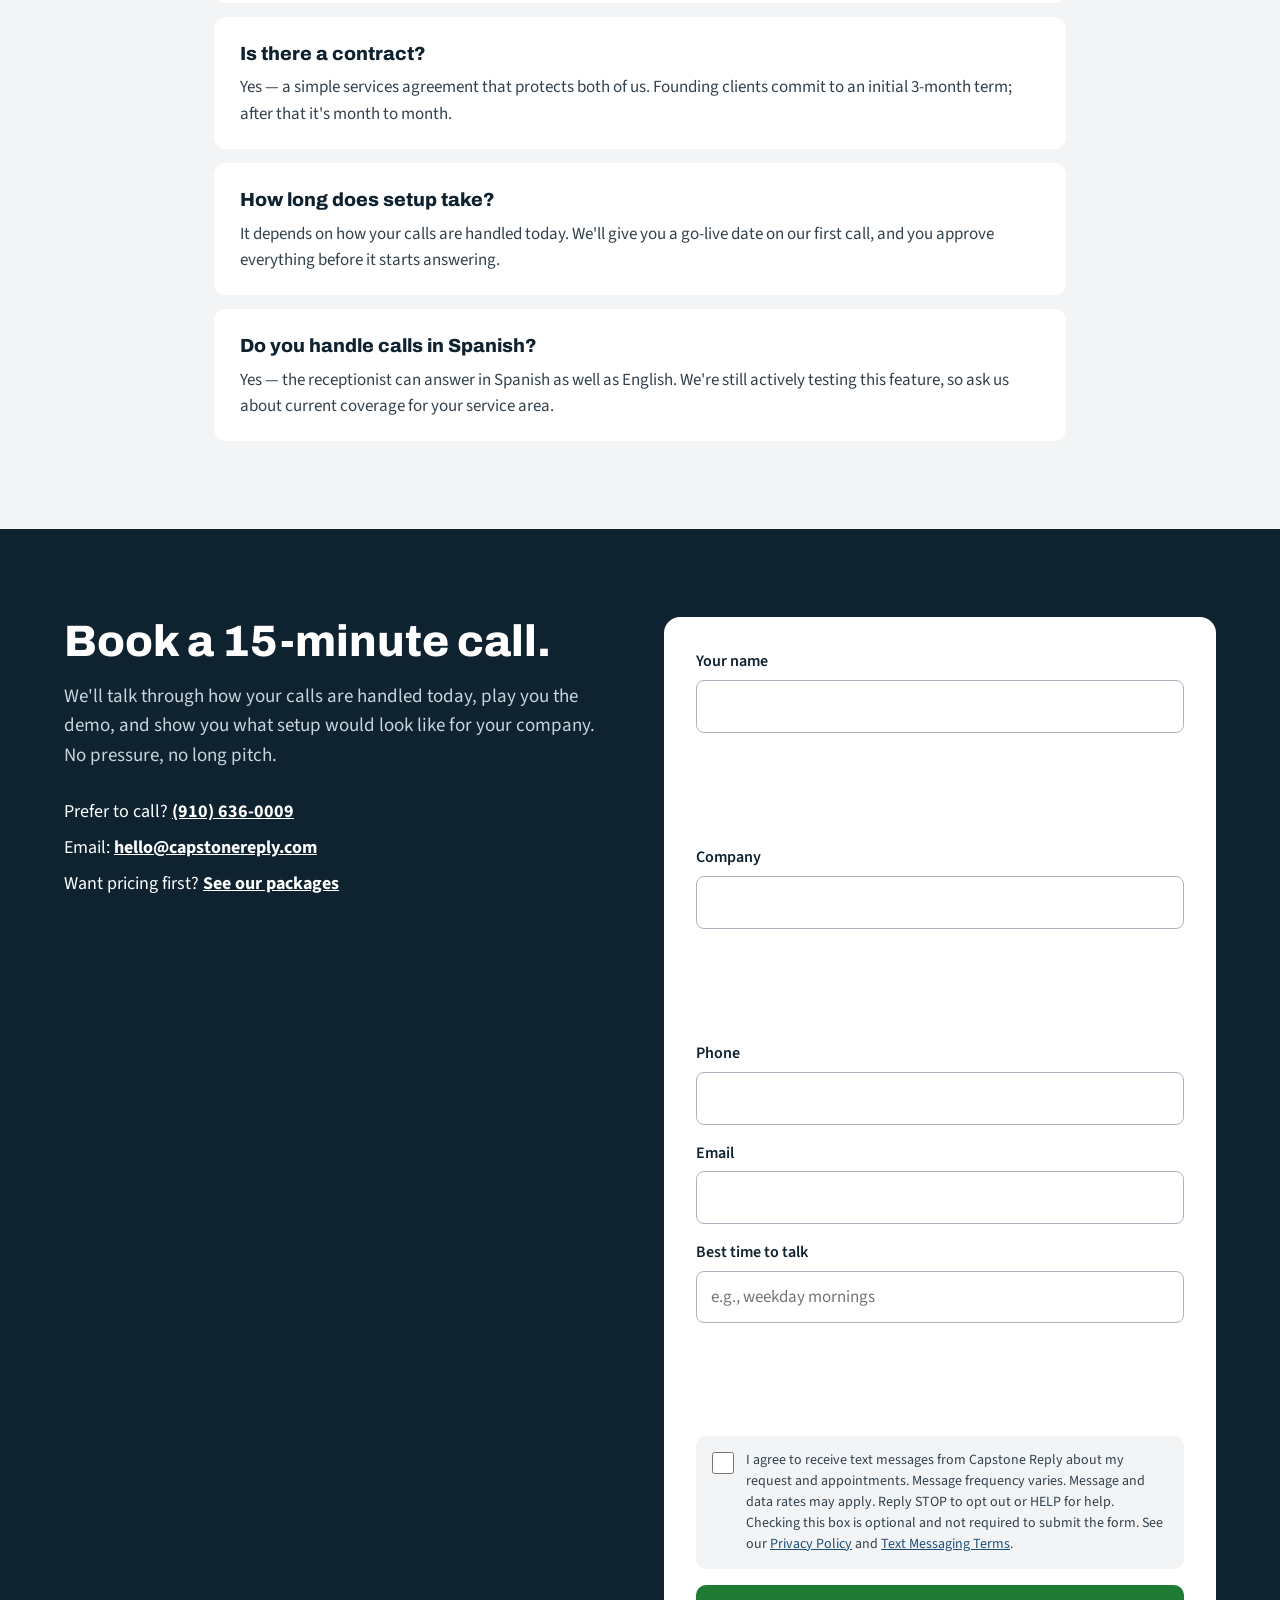
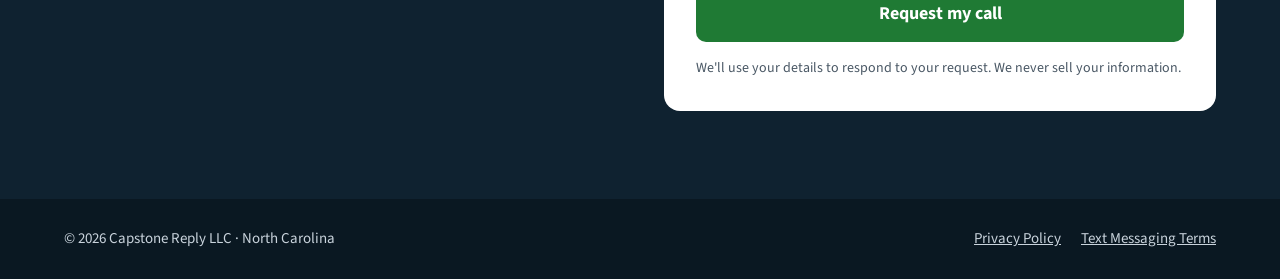
==== commit 91c5e97f: "Fix website copy accuracy and layout across all trade pages - Drop "24/7" overclaim language sitewid" ====
--- a/electrical.html
+++ b/electrical.html
@@ -4,7 +4,7 @@
 <meta charset="utf-8">
 <meta name="viewport" content="width=device-width, initial-scale=1">
 <title>AI Call Answering for Electrical Companies | Capstone Reply</title>
-<meta name="description" content="24/7 AI call answering for electrical companies: safety screening for sparking, burning smells, and breaker issues, plus live booking.">
+<meta name="description" content="AI call answering for electrical companies: safety screening for sparking, burning smells, and breaker issues, plus live booking.">
 <link rel="preconnect" href="https://fonts.googleapis.com">
 <link rel="stylesheet" href="https://fonts.googleapis.com/css2?family=Archivo:wght@600;700;800&family=Source+Sans+3:wght@400;600;700&display=swap">
 <link rel="stylesheet" href="/css/style.css">
@@ -41,7 +41,7 @@
 <div class="hero-copy">
 <p class="eyebrow">AI call answering for electrical companies</p>
 <h1>Never lose another no-power call to voicemail.</h1>
-<p class="hero-sub">Capstone Reply answers your phones 24/7, books repairs and inspections straight into your calendar, and sends real emergencies to your on-call electrician. You keep your number. Your customers get an answer.</p>
+<p class="hero-sub">Capstone Reply answers your phones on the schedule you choose &mdash; nights, weekends, overflow, or around the clock &mdash; books repairs and inspections straight into your calendar, and sends real emergencies to your on-call electrician. You keep your number. Your customers get an answer.</p>
 <div class="hero-ctas">
 
 <a href="#book" class="btn btn-secondary">Book a 15-minute call</a>
@@ -55,16 +55,16 @@
 <span class="call-card-badge">After hours</span>
 </div>
 <div class="call-card-title">
-<span class="call-card-title-main">No heat, booked for tomorrow</span>
+<span class="call-card-title-main">Burning smell, electrician alerted</span>
 <span class="call-card-title-sub">Tuesday, 9:42 PM &middot; Call answered in 1 ring</span>
 </div>
 <div class="call-card-rows">
-<div class="call-card-row"><span>Caller</span><span>Homeowner, returning customer</span></div>
-<div class="call-card-row"><span>Issue</span><span>Furnace blowing cold air</span></div>
-<div class="call-card-row"><span>Safety check</span><span>No gas smell, no CO alarm</span></div>
-<div class="call-card-row"><span>Booked</span><span>Wed, 8&ndash;10 AM window</span></div>
-</div>
-<div class="call-card-foot">Summary texted to the owner. Confirmation texted to the customer.</div>
+<div class="call-card-row"><span>Caller</span><span>Homeowner</span></div>
+<div class="call-card-row"><span>Issue</span><span>Burning smell near the breaker panel</span></div>
+<div class="call-card-row"><span>Safety check</span><span>No smoke or sparking, breaker shut off</span></div>
+<div class="call-card-row"><span>Outcome</span><span>On-call electrician alerted immediately</span></div>
+</div>
+<div class="call-card-foot">Full summary emailed to the owner after every call.</div>
 </div>
 </div>
 </div>
@@ -81,6 +81,16 @@
 </div>
 </section>
 
+<section class="section">
+<div class="wrap-narrow">
+<div class="safety-col">
+<h3>Safety rules come first</h3>
+<p>If a caller describes a burning smell, sparking, smoke, or exposed wiring, the receptionist tells them to shut off the breaker if it's safe to reach and to call 911 if there's smoke or fire, then alerts your on-call electrician. It never tries to troubleshoot.</p>
+<p>You approve every escalation rule before going live.</p>
+</div>
+</div>
+</section>
+
 <section id="how" class="section">
 <div class="wrap">
 <div class="section-head">
@@ -90,7 +100,7 @@
 <ol class="steps">
 <li class="step-card"><span class="step-num">1</span><h3>We learn your business</h3><p>Your services, service area, hours, prices you want quoted, and who's on call. You approve every script before it goes live.</p></li>
 <li class="step-card"><span class="step-num">2</span><h3>You forward your calls</h3><p>After hours, when nobody picks up, or all the time. Your number stays on your trucks and your Google listing.</p></li>
-<li class="step-card"><span class="step-num">3</span><h3>It answers, books and alerts</h3><p>Every call gets answered. Jobs land on your calendar, and you get a text summary of each one.</p></li>
+<li class="step-card"><span class="step-num">3</span><h3>It answers, books and alerts</h3><p>Every call gets answered. Jobs land on your calendar, and you get an email summary of each one.</p></li>
 </ol>
 </div>
 </section>
@@ -103,10 +113,9 @@
 </div>
 <div class="feature-grid">
 <div class="feature-card"><h3>Shock and fire-hazard triage</h3><p>Burning smells, sparking outlets, and exposed wiring get flagged immediately so your on-call electrician hears about them first.</p></div>
-<div class="feature-card"><h3>24/7 call answering</h3><p>Answers in your company's name, collects the details, and handles routine questions.</p></div>
-<div class="feature-card"><h3>Booking into your calendar</h3><p>Repairs, estimates and routine jobs go straight into open slots, with a text confirmation to the customer.</p></div>
+<div class="feature-card"><h3>Answering on your schedule</h3><p>Answers in your company's name, collects the details, and handles routine questions &mdash; nights, weekends, overflow, or around the clock.</p></div>
+<div class="feature-card"><h3>Booking into your calendar</h3><p>Repairs, estimates and routine jobs go straight into open slots, with no double-booking and no back-and-forth.</p></div>
 <div class="feature-card"><h3>Urgent-call escalation</h3><p>Calls that need a fast response get flagged and sent straight to your on-call tech.</p></div>
-<div class="feature-card"><h3>Missed-call text-back</h3><p>Anyone who hangs up gets a quick text back, so the job stays with you.</p></div>
 <div class="feature-card"><h3>Bilingual support</h3><p>Calls can be answered in Spanish as well as English, so you don't lose customers who'd rather speak their own language.</p></div>
 <div class="feature-card"><h3>Monthly results report</h3><p>See how many calls were answered, how many jobs were booked, and what came in after hours.</p></div>
 </div>
@@ -120,7 +129,7 @@
 <h2>Hear it before you decide anything.</h2>
 </div>
 <div class="try-it-card">
-<p>Our live demo line today runs an HVAC script &mdash; call <a href="tel:+19106360008">(910) 636-0008</a> to hear the voice, pacing, and safety screening in action. We're building out a dedicated electrical script next; book a call and we'll walk through exactly how it would sound for your team.</p>
+<p>Our live demo line today runs an HVAC script &mdash; call <a href="tel:+19106360008">(910) 636-0008</a> to hear the voice, pacing, and safety screening in action. We can build you an electrical-specific demo script so you can hear exactly how it would sound for your customers &mdash; just book a call and we'll set it up.</p>
 <a href="#book" class="btn btn-primary">Book a 15-minute call</a>
 </div>
 </div>
@@ -148,11 +157,6 @@
 </div>
 </div>
 <a href="#book" class="btn btn-primary">Run the real numbers with us</a>
-</div>
-<div class="safety-col">
-<h3>Safety rules come first</h3>
-<p>If a caller describes a burning smell, sparking, smoke, or exposed wiring, the receptionist tells them to shut off the breaker if it's safe to reach and to call 911 if there's smoke or fire, then alerts your on-call electrician. It never tries to troubleshoot.</p>
-<p>You approve every escalation rule before going live.</p>
 </div>
 </div>
 </section>
